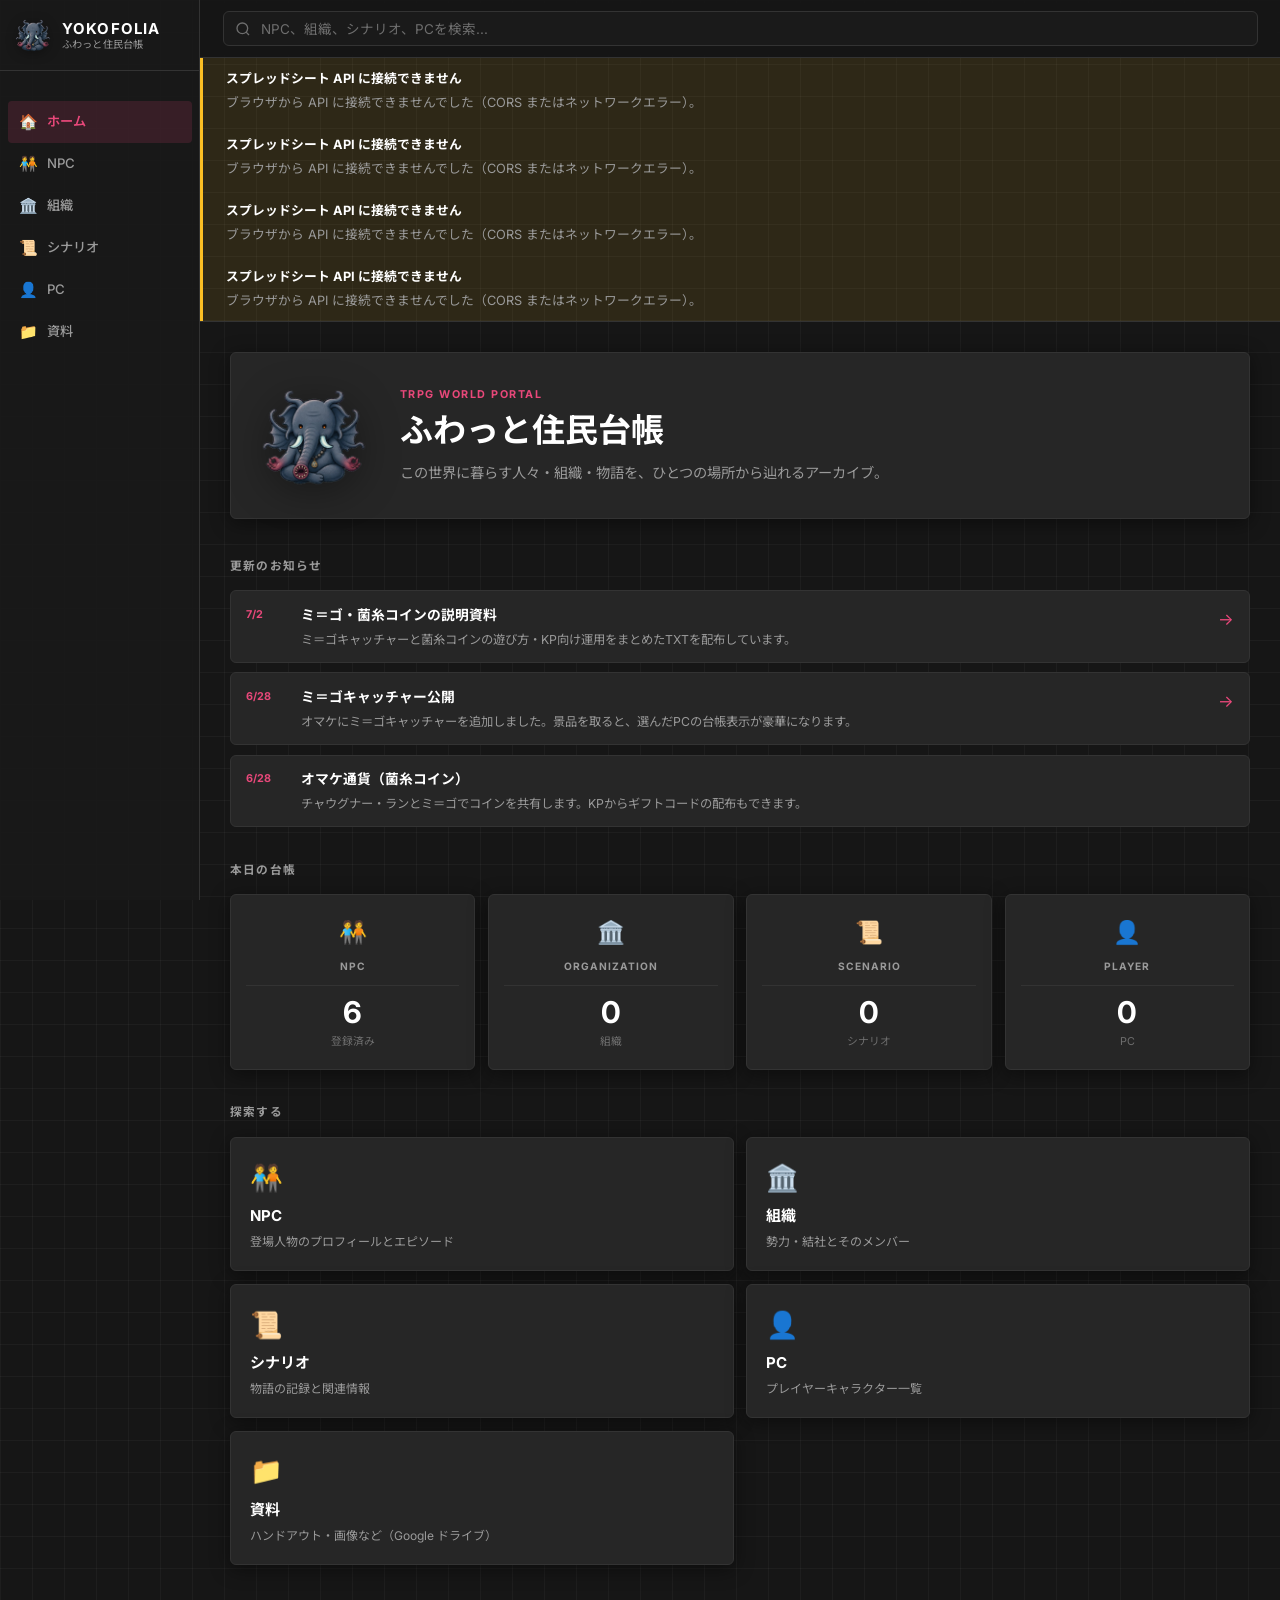
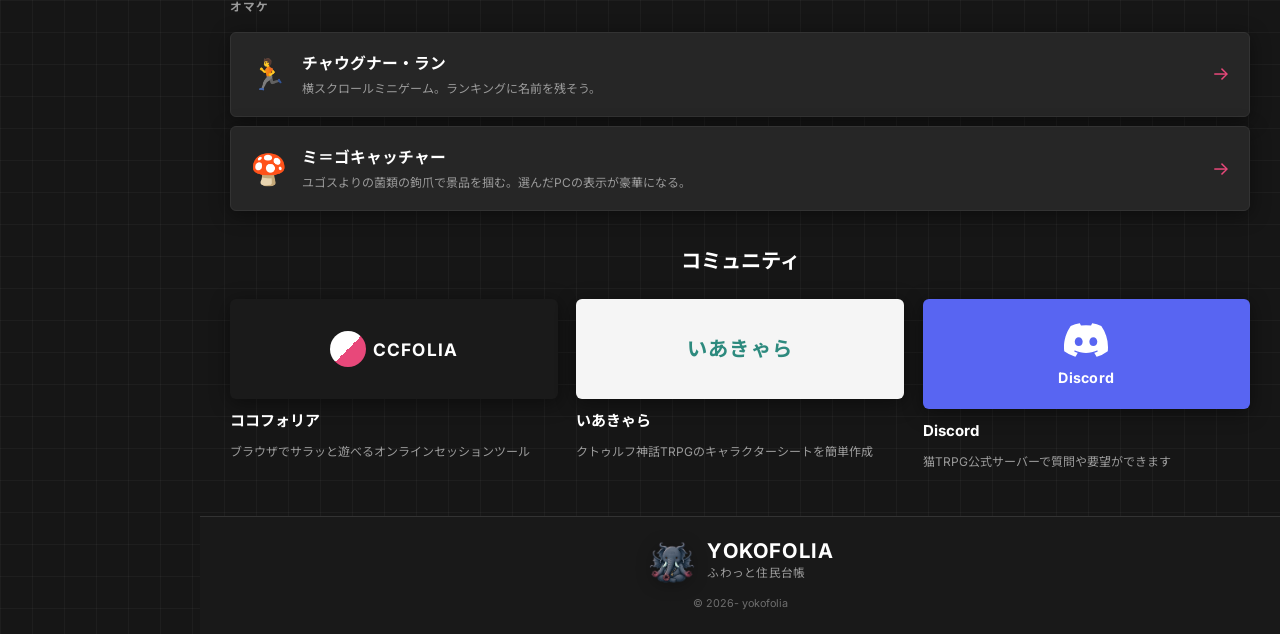
==== index.html @ 53e6cf9a "Apply ornate frame only around PC portrait, not full comp card. Co-authored-by: Cursor <cursoragent@" ====
<!DOCTYPE html>
<html lang="ja">
<head>
  <meta charset="UTF-8">
  <meta name="viewport" content="width=device-width, initial-scale=1.0">
  <meta name="theme-color" content="#161616">
  <meta name="apple-mobile-web-app-title" content="YOKOFOLIA">
  <title>YOKOFOLIA ふわっと住民台帳</title>
  <link rel="icon" href="icons/icon-192.png" type="image/png" sizes="192x192">
  <link rel="apple-touch-icon" href="icons/apple-touch-icon.png">
  <link rel="manifest" href="site.webmanifest">
  <link rel="stylesheet" href="style.css?v=20260708i">
  <link rel="preconnect" href="https://fonts.googleapis.com">
  <link rel="preconnect" href="https://fonts.gstatic.com" crossorigin>
  <link href="https://fonts.googleapis.com/css2?family=Noto+Sans+JP:wght@400;500;600;700&family=Inter:wght@400;500;600;700&display=swap" rel="stylesheet">
</head>
<body>
  <div class="app">
    <nav class="sidebar" id="sidebar">
      <div class="sidebar-brand">
        <a href="#home" class="site-brand site-brand--sidebar">
          <img src="images/yokofolia-mascot.png" alt="" class="site-brand-mascot" width="40" height="40" decoding="async">
          <span class="site-brand-text">
            <span class="site-brand-name">YOKOFOLIA</span>
            <span class="site-brand-tagline">ふわっと住民台帳</span>
          </span>
        </a>
      </div>
      <div class="sidebar-header">
        <button class="sidebar-close" id="sidebarClose" aria-label="メニューを閉じる">
          <svg viewBox="0 0 24 24" fill="none" stroke="currentColor" stroke-width="2">
            <path d="M18 6L6 18M6 6l12 12"/>
          </svg>
        </button>
      </div>
      <ul class="nav-menu" id="navMenu">
        <li><a href="#home" class="nav-link" data-section="home"><span class="nav-icon">🏠</span>ホーム</a></li>
        <li><a href="#npcs" class="nav-link" data-section="npcs"><span class="nav-icon">🧑‍🤝‍🧑</span>NPC</a></li>
        <li><a href="#organizations" class="nav-link" data-section="organizations"><span class="nav-icon">🏛️</span>組織</a></li>
        <li><a href="#scenarios" class="nav-link" data-section="scenarios"><span class="nav-icon">📜</span>シナリオ</a></li>
        <li><a href="#pcs" class="nav-link" data-section="pcs"><span class="nav-icon">👤</span>PC</a></li>
        <li><a href="#files" class="nav-link" data-section="files"><span class="nav-icon">📁</span>資料</a></li>
      </ul>
    </nav>

    <div class="main-wrapper">
      <header class="header header--compact">
        <button class="menu-toggle" id="menuToggle" aria-label="メニューを開く">
          <svg viewBox="0 0 24 24" fill="none" stroke="currentColor" stroke-width="2">
            <path d="M3 12h18M3 6h18M3 18h18"/>
          </svg>
        </button>
        <div class="search-global">
          <svg class="search-icon" viewBox="0 0 24 24" fill="none" stroke="currentColor" stroke-width="2">
            <circle cx="11" cy="11" r="8"/>
            <path d="M21 21l-4.35-4.35"/>
          </svg>
          <input type="search" id="globalSearch" placeholder="NPC、組織、シナリオ、PCを検索..." aria-label="全体検索">
        </div>
      </header>

      <main class="content-area" id="contentArea">
        <div class="portal-loading" role="status" aria-live="polite">
          <img src="images/yokofolia-mascot.png" alt="" class="portal-loading-mascot" width="96" height="96" decoding="async">
          <p class="portal-loading-brand">YOKOFOLIA</p>
          <p class="portal-loading-message" id="loadingMessage">住民台帳を開いています…</p>
          <div class="portal-loading-bar" aria-hidden="true"><span></span></div>
        </div>
      </main>

      <footer class="footer">
        <div class="footer-brand">
          <img src="images/yokofolia-mascot.png" alt="" class="footer-mascot" width="52" height="52" decoding="async">
          <div class="footer-brand-text">
            <span class="footer-name">YOKOFOLIA</span>
            <span class="footer-tagline">ふわっと住民台帳</span>
          </div>
        </div>
        <p class="footer-copy">© 2026- yokofolia</p>
      </footer>
    </div>
  </div>

  <div class="overlay" id="overlay"></div>
  <script src="js/config.js"></script>
  <script src="js/data/errors.js"></script>
  <script src="js/data/normalize.js?v=20260708g"></script>
  <script src="js/data/json-provider.js"></script>
  <script src="js/data/apps-script-provider.js?v=20260624e"></script>
  <script src="js/data/provider.js?v=20260624"></script>
  <script src="js/image-utils.js?v=20260628a"></script>
  <script src="js/links.js?v=20260702"></script>
  <script src="js/migo-cosmetics.js?v=20260708"></script>
  <script src="script.js?v=20260708i"></script>
</body>
</html>
---- style.css ----
/* ========================================
   YOKOFOLIA ふわっと住民台帳 — Cocofolia-inspired
   ======================================== */

:root {
  --bg-base: #161616;
  --bg-sidebar: #1a1a1a;
  --bg-panel: #1e1e1e;
  --bg-card: #262626;
  --bg-card-hover: #2e2e2e;
  --bg-input: #1a1a1a;
  --bg-active: rgba(232, 72, 122, 0.12);

  --border: #333333;
  --border-light: #404040;

  --text-primary: #ffffff;
  --text-secondary: #9a9a9a;
  --text-muted: #6e6e6e;

  --accent: #e8487a;
  --accent-dim: rgba(232, 72, 122, 0.15);
  --accent-hover: #f06a96;
  --accent-border: rgba(232, 72, 122, 0.4);
  --accent-warm: #9a9a9a;
  --accent-warm-dim: rgba(255, 255, 255, 0.04);

  --shadow-card: 0 4px 20px rgba(0, 0, 0, 0.45);
  --shadow-sm: 0 2px 10px rgba(0, 0, 0, 0.35);
  --grid-line: rgba(255, 255, 255, 0.035);
  --grid-size: 32px;

  --status-alive: #34d399;
  --status-alive-bg: rgba(52, 211, 153, 0.12);
  --status-dead: #f87171;
  --status-dead-bg: rgba(248, 113, 113, 0.12);
  --status-missing: #fbbf24;
  --status-missing-bg: rgba(251, 191, 36, 0.12);
  --status-unknown: #9ca3af;
  --status-unknown-bg: rgba(156, 163, 175, 0.12);

  --radius-sm: 4px;
  --radius-md: 6px;
  --radius-lg: 8px;

  --sidebar-width: 200px;
  --list-width: 280px;

  --font-sans: 'Inter', 'Noto Sans JP', system-ui, sans-serif;
}

*, *::before, *::after {
  box-sizing: border-box;
  margin: 0;
  padding: 0;
}

html {
  font-size: 15px;
  scroll-behavior: smooth;
}

body {
  font-family: var(--font-sans);
  background-color: var(--bg-base);
  background-image:
    linear-gradient(var(--grid-line) 1px, transparent 1px),
    linear-gradient(90deg, var(--grid-line) 1px, transparent 1px);
  background-size: var(--grid-size) var(--grid-size);
  color: var(--text-primary);
  line-height: 1.6;
  min-height: 100vh;
}

a {
  color: var(--accent);
  text-decoration: none;
}

a:hover {
  color: var(--accent-hover);
  text-decoration: underline;
}

button {
  font-family: inherit;
  cursor: pointer;
  border: none;
  background: none;
  color: inherit;
}

input {
  font-family: inherit;
  font-size: 0.9rem;
}

/* ---- Layout ---- */

.app {
  display: flex;
  min-height: 100vh;
}

.sidebar {
  width: var(--sidebar-width);
  background: rgba(26, 26, 26, 0.96);
  border-right: 1px solid var(--border);
  display: flex;
  flex-direction: column;
  position: fixed;
  top: 0;
  left: 0;
  height: 100vh;
  z-index: 200;
  transition: transform 0.3s ease;
}

.sidebar-header {
  padding: 0.75rem;
  display: flex;
  justify-content: flex-end;
}

.sidebar-brand {
  padding: 1rem 0.85rem 0.5rem;
  border-bottom: 1px solid var(--border);
}

.sidebar-brand .site-brand {
  width: 100%;
}

.sidebar-close {
  display: none;
  padding: 0.25rem;
  color: var(--text-secondary);
}

.sidebar-close svg {
  width: 20px;
  height: 20px;
}

.nav-menu {
  list-style: none;
  padding: 0.5rem;
  flex: 1;
}

.nav-link {
  display: flex;
  align-items: center;
  gap: 0.6rem;
  padding: 0.6rem 0.75rem;
  border-radius: var(--radius-sm);
  color: var(--text-secondary);
  font-size: 0.88rem;
  font-weight: 500;
  text-decoration: none;
  transition: background 0.15s, color 0.15s;
}

.nav-link:hover {
  background: var(--bg-card);
  color: var(--text-primary);
  text-decoration: none;
}

.nav-link.active {
  background: var(--accent-dim);
  color: var(--accent);
  font-weight: 600;
}

.nav-icon {
  font-size: 1rem;
  width: 1.25rem;
  text-align: center;
}

.main-wrapper {
  flex: 1;
  margin-left: var(--sidebar-width);
  display: flex;
  flex-direction: column;
  min-height: 100vh;
}

/* ---- Header ---- */

.header {
  display: flex;
  align-items: center;
  gap: 1rem;
  padding: 0.75rem 1.5rem;
  background: rgba(22, 22, 22, 0.92);
  backdrop-filter: blur(8px);
  border-bottom: 1px solid var(--border);
  position: sticky;
  top: 0;
  z-index: 100;
}

.menu-toggle {
  display: none;
  padding: 0.4rem;
  color: var(--text-secondary);
}

.menu-toggle svg {
  width: 22px;
  height: 22px;
}

.site-title {
  font-size: 1rem;
  font-weight: 700;
  color: var(--text-primary);
  white-space: nowrap;
  text-decoration: none;
}

.site-brand {
  display: inline-flex;
  align-items: center;
  gap: 0.6rem;
  text-decoration: none;
  color: inherit;
  min-width: 0;
}

.site-brand:hover {
  text-decoration: none;
  color: inherit;
}

.site-brand-mascot {
  width: 36px;
  height: 36px;
  object-fit: contain;
  flex-shrink: 0;
  filter: drop-shadow(0 2px 6px rgba(0, 0, 0, 0.35));
}

.site-brand--sidebar .site-brand-mascot {
  width: 40px;
  height: 40px;
}

.site-brand-text {
  display: flex;
  flex-direction: column;
  gap: 0.05rem;
  min-width: 0;
}

.site-brand-name {
  font-family: 'Inter', 'Noto Sans JP', sans-serif;
  font-size: 1rem;
  font-weight: 700;
  letter-spacing: 0.08em;
  line-height: 1.15;
  color: var(--text-primary);
  text-transform: uppercase;
}

.site-brand-tagline {
  font-size: 0.68rem;
  font-weight: 400;
  color: var(--text-secondary);
  letter-spacing: 0.02em;
  line-height: 1.2;
  white-space: nowrap;
  overflow: hidden;
  text-overflow: ellipsis;
}

.site-brand:hover .site-brand-name {
  color: var(--accent);
}

.site-title:hover {
  color: var(--accent);
  text-decoration: none;
}

.search-global {
  flex: 1;
  max-width: 480px;
  margin-left: auto;
  position: relative;
}

.search-global .search-icon {
  position: absolute;
  left: 0.85rem;
  top: 50%;
  transform: translateY(-50%);
  width: 16px;
  height: 16px;
  color: var(--text-muted);
  pointer-events: none;
}

.search-global input {
  width: 100%;
  padding: 0.55rem 1rem 0.55rem 2.5rem;
  background: var(--bg-input);
  border: 1px solid var(--border);
  border-radius: var(--radius-md);
  color: var(--text-primary);
  transition: border-color 0.15s;
}

.search-global input:focus {
  outline: none;
  border-color: var(--accent);
}

.search-global input::placeholder {
  color: var(--text-muted);
}

.header--compact .search-global {
  flex: 1;
  max-width: none;
  margin-left: 0;
}

/* ---- Content Area ---- */

.content-area {
  display: flex;
  flex: 1;
  overflow: hidden;
  min-height: calc(100vh - 57px - 40px);
}

.entity-layout {
  display: flex;
  flex: 1;
  min-width: 0;
  min-height: 0;
  overflow: hidden;
  width: 100%;
}

.mobile-detail-back {
  display: none;
}

.loading,
.error-panel {
  padding: 2rem;
  color: var(--text-secondary);
  width: 100%;
}

/* ---- Portal Loading ---- */

.portal-loading {
  display: flex;
  flex-direction: column;
  align-items: center;
  justify-content: center;
  width: 100%;
  min-height: calc(100vh - 57px - 80px);
  padding: 3rem 1.5rem;
  text-align: center;
  gap: 0.75rem;
}

.portal-loading-mascot {
  width: 96px;
  height: 96px;
  object-fit: contain;
  animation: mascotFloat 2.4s ease-in-out infinite;
  filter: drop-shadow(0 8px 24px rgba(232, 72, 122, 0.25));
}

.portal-loading-brand {
  font-size: 1.1rem;
  font-weight: 700;
  letter-spacing: 0.12em;
  color: var(--text-primary);
  margin-top: 0.25rem;
}

.portal-loading-message {
  font-size: 0.9rem;
  color: var(--text-secondary);
  min-height: 1.4em;
  animation: loadingFade 2.2s ease-in-out infinite;
}

.portal-loading-bar {
  width: 160px;
  height: 3px;
  background: var(--border);
  border-radius: 99px;
  overflow: hidden;
  margin-top: 0.5rem;
}

.portal-loading-bar span {
  display: block;
  height: 100%;
  width: 40%;
  background: var(--accent);
  border-radius: 99px;
  animation: loadingBar 1.4s ease-in-out infinite;
}

@keyframes mascotFloat {
  0%, 100% { transform: translateY(0); }
  50% { transform: translateY(-10px); }
}

@keyframes loadingFade {
  0%, 100% { opacity: 0.65; }
  50% { opacity: 1; }
}

@keyframes loadingBar {
  0% { transform: translateX(-100%); }
  100% { transform: translateX(350%); }
}

/* ---- Portal Home ---- */

.portal-page {
  flex: 1;
  overflow-y: auto;
  width: 100%;
  padding: 2rem 2rem 3rem;
  max-width: 1080px;
  margin: 0 auto;
}

.portal-hero {
  display: flex;
  align-items: center;
  gap: 1.75rem;
  margin-bottom: 2.5rem;
  padding: 1.5rem;
  background: var(--bg-card);
  border: 1px solid var(--border);
  border-radius: var(--radius-md);
  box-shadow: var(--shadow-card);
}

.portal-hero-mascot {
  width: 120px;
  height: 120px;
  object-fit: contain;
  flex-shrink: 0;
  filter: drop-shadow(0 6px 20px rgba(0, 0, 0, 0.4));
}

.portal-hero-kicker {
  font-size: 0.72rem;
  font-weight: 700;
  letter-spacing: 0.14em;
  color: var(--accent);
  margin-bottom: 0.5rem;
}

.portal-hero-title {
  font-size: clamp(1.6rem, 4vw, 2.2rem);
  font-weight: 700;
  line-height: 1.25;
  margin-bottom: 0.65rem;
}

.portal-hero-lead {
  font-size: 0.95rem;
  color: var(--text-secondary);
  line-height: 1.7;
  max-width: 36em;
}

.portal-section {
  margin-bottom: 2.25rem;
}

.portal-section-head {
  display: flex;
  align-items: baseline;
  justify-content: space-between;
  gap: 1rem;
  margin-bottom: 1rem;
}

.portal-section-label {
  font-size: 0.78rem;
  font-weight: 700;
  letter-spacing: 0.1em;
  text-transform: uppercase;
  color: var(--text-secondary);
  margin-bottom: 1rem;
}

.portal-section-head .portal-section-label {
  margin-bottom: 0;
}

.portal-section-link {
  font-size: 0.82rem;
  font-weight: 600;
  color: var(--accent);
  text-decoration: none;
}

.portal-section-link:hover {
  color: var(--accent-hover);
  text-decoration: none;
}

.portal-stats {
  display: grid;
  grid-template-columns: repeat(4, 1fr);
  gap: 0.85rem;
}

.stat-card {
  display: flex;
  flex-direction: column;
  align-items: center;
  text-align: center;
  padding: 1.25rem 1rem;
  background: var(--bg-card);
  border: 1px solid var(--border);
  border-radius: var(--radius-md);
  box-shadow: var(--shadow-card);
  text-decoration: none;
  color: inherit;
  transition: transform 0.15s, border-color 0.15s;
}

.stat-card:hover {
  transform: translateY(-2px);
  border-color: var(--accent-border);
  text-decoration: none;
  color: inherit;
}

.stat-card-icon {
  font-size: 1.5rem;
  margin-bottom: 0.5rem;
}

.stat-card-label {
  font-size: 0.68rem;
  font-weight: 700;
  letter-spacing: 0.1em;
  color: var(--text-secondary);
}

.stat-card-divider {
  display: block;
  width: 100%;
  height: 1px;
  background: var(--border);
  margin: 0.75rem 0;
}

.stat-card-value {
  font-size: 2rem;
  font-weight: 700;
  line-height: 1;
  color: var(--text-primary);
}

.stat-card-sub {
  font-size: 0.72rem;
  color: var(--text-muted);
  margin-top: 0.35rem;
}

.portal-featured {
  display: grid;
  grid-template-columns: repeat(auto-fill, minmax(220px, 1fr));
  gap: 0.75rem;
}

.portal-featured-card {
  display: flex;
  align-items: center;
  gap: 0.75rem;
  padding: 0.85rem 1rem;
  background: var(--bg-card);
  border: 1px solid var(--border);
  border-radius: var(--radius-md);
  box-shadow: var(--shadow-sm);
  text-decoration: none;
  color: inherit;
  transition: border-color 0.15s, transform 0.15s;
}

.portal-featured-card:hover {
  border-color: var(--accent-border);
  transform: translateY(-1px);
  text-decoration: none;
  color: inherit;
}

.portal-featured-body {
  flex: 1;
  min-width: 0;
}

.portal-featured-name {
  display: block;
  font-size: 0.88rem;
  font-weight: 700;
  white-space: nowrap;
  overflow: hidden;
  text-overflow: ellipsis;
}

.portal-featured-sub {
  display: block;
  font-size: 0.72rem;
  color: var(--text-muted);
  white-space: nowrap;
  overflow: hidden;
  text-overflow: ellipsis;
}

.portal-explore {
  display: grid;
  grid-template-columns: repeat(2, 1fr);
  gap: 0.85rem;
}

.portal-explore-card {
  display: flex;
  flex-direction: column;
  gap: 0.35rem;
  padding: 1.25rem;
  background: var(--bg-card);
  border: 1px solid var(--border);
  border-radius: var(--radius-md);
  box-shadow: var(--shadow-card);
  text-decoration: none;
  color: inherit;
  transition: border-color 0.15s, transform 0.15s;
}

.portal-explore-card:hover {
  border-color: var(--accent-border);
  transform: translateY(-2px);
  text-decoration: none;
  color: inherit;
}

.portal-explore-icon {
  font-size: 1.75rem;
}

.portal-explore-name {
  font-size: 1rem;
  font-weight: 700;
}

.portal-explore-desc {
  font-size: 0.8rem;
  color: var(--text-secondary);
  line-height: 1.5;
}

.portal-minigame-list {
  display: flex;
  flex-direction: column;
  gap: 0.65rem;
}

.portal-minigame-card {
  display: flex;
  align-items: center;
  gap: 1rem;
  padding: 1.15rem 1.25rem;
  background: var(--bg-card);
  border: 1px solid var(--border);
  border-radius: var(--radius-md);
  box-shadow: var(--shadow-card);
  text-decoration: none;
  color: inherit;
  transition: border-color 0.15s, transform 0.15s;
}

.portal-minigame-card:hover {
  border-color: var(--accent-border);
  transform: translateY(-2px);
  text-decoration: none;
  color: inherit;
}

.portal-minigame-icon {
  font-size: 2rem;
  flex-shrink: 0;
}

.portal-minigame-body {
  flex: 1;
  min-width: 0;
}

.portal-minigame-name {
  display: block;
  font-size: 1.05rem;
  font-weight: 700;
}

.portal-minigame-desc {
  display: block;
  font-size: 0.8rem;
  color: var(--text-secondary);
  margin-top: 0.2rem;
}

.portal-minigame-go {
  font-size: 1.25rem;
  color: var(--accent);
  flex-shrink: 0;
}

.portal-news-list {
  list-style: none;
  display: flex;
  flex-direction: column;
  gap: 0.65rem;
}

.portal-news-item {
  display: flex;
  align-items: flex-start;
  gap: 0.85rem;
  padding: 0.85rem 1rem;
  border-radius: var(--radius-md);
  border: 1px solid var(--border);
  background: var(--bg-card);
  text-decoration: none;
  color: inherit;
  transition: border-color 0.15s, box-shadow 0.15s, transform 0.15s;
}

.portal-news-item:hover {
  border-color: var(--accent-border);
  box-shadow: var(--shadow-sm);
  transform: translateY(-1px);
  text-decoration: none;
  color: inherit;
}

.portal-news-item--static {
  cursor: default;
}

.portal-news-item--static:hover {
  transform: none;
  box-shadow: none;
}

.portal-news-date {
  flex-shrink: 0;
  font-size: 0.72rem;
  font-weight: 700;
  color: var(--accent);
  min-width: 2.8rem;
  padding-top: 0.1rem;
}

.portal-news-body {
  flex: 1;
  min-width: 0;
  display: flex;
  flex-direction: column;
  gap: 0.25rem;
}

.portal-news-title {
  font-size: 0.92rem;
  font-weight: 700;
  color: var(--text-primary);
}

.portal-news-text {
  font-size: 0.82rem;
  line-height: 1.55;
  color: var(--text-secondary);
}

.portal-news-go {
  flex-shrink: 0;
  font-size: 1.1rem;
  color: var(--accent);
  padding-top: 0.1rem;
}

.portal-external-note {
  font-size: 0.72rem;
  color: var(--text-muted);
  margin-top: 0.25rem;
}

/* ---- Community (Cocofolia-style) ---- */

.portal-section--community {
  margin-bottom: 0;
}

.portal-community-title {
  font-size: 1.35rem;
  font-weight: 700;
  text-align: center;
  margin-bottom: 1.5rem;
  color: var(--text-primary);
}

.community-grid {
  display: grid;
  grid-template-columns: repeat(3, 1fr);
  gap: 1.25rem;
}

.community-card {
  display: flex;
  flex-direction: column;
  gap: 0.65rem;
  text-decoration: none;
  color: inherit;
  transition: transform 0.15s;
}

.community-card:hover {
  transform: translateY(-3px);
  text-decoration: none;
  color: inherit;
}

.community-card--disabled {
  opacity: 0.45;
  pointer-events: none;
}

.community-logo {
  display: flex;
  align-items: center;
  justify-content: center;
  gap: 0.5rem;
  min-height: 100px;
  padding: 1.25rem 1rem;
  border-radius: var(--radius-md);
  box-shadow: var(--shadow-card);
  overflow: hidden;
}

.community-logo--cocofolia {
  background: #1a1a1a;
  color: #fff;
}

.community-logo-mark--cocofolia {
  width: 36px;
  height: 36px;
  border-radius: 50%;
  background: linear-gradient(135deg, #fff 50%, #e8487a 50%);
  flex-shrink: 0;
}

.community-logo-word {
  font-size: 1.15rem;
  font-weight: 700;
  letter-spacing: 0.06em;
}

.community-logo-word--iachara {
  font-size: 1.35rem;
  font-weight: 700;
  color: #2d8a7e;
}

.community-logo--iachara {
  background: #f5f5f5;
}

.community-logo--discord {
  background: #5865f2;
  color: #fff;
  flex-direction: column;
  gap: 0.35rem;
}

.community-logo-svg {
  width: 44px;
  height: 44px;
}

.community-logo-word--discord {
  font-size: 0.95rem;
  font-weight: 700;
  letter-spacing: 0.02em;
}

.community-name {
  font-size: 1rem;
  font-weight: 700;
  margin: 0;
}

.community-desc {
  font-size: 0.8rem;
  color: var(--text-secondary);
  line-height: 1.55;
  margin: 0;
}

.error-panel h2 {
  color: var(--status-dead);
  margin-bottom: 0.75rem;
  font-size: 1.15rem;
}

.error-message {
  font-size: 0.95rem;
  color: var(--text-primary);
  margin-bottom: 1rem;
  line-height: 1.6;
}

.error-hint {
  font-size: 0.85rem;
  color: var(--text-muted);
  margin-top: 1rem;
  line-height: 1.6;
}

.error-details {
  margin: 1rem 0;
  padding: 1rem;
  background: var(--bg-panel);
  border: 1px solid var(--border);
  border-radius: var(--radius-md);
}

.error-details h3 {
  font-size: 0.85rem;
  color: var(--text-muted);
  margin-bottom: 0.35rem;
}

.error-pre {
  margin-top: 1rem;
  padding: 1rem;
  background: var(--bg-panel);
  border-radius: var(--radius-sm);
  font-size: 0.8rem;
  overflow-x: auto;
}

/* ---- Notice Banner ---- */

.notice-banner {
  border-bottom: 1px solid var(--border);
}

.notice-item {
  padding: 0.75rem 1.5rem;
  font-size: 0.85rem;
}

.notice-warning {
  background: rgba(251, 191, 36, 0.1);
  border-left: 3px solid var(--status-missing);
}

.notice-error {
  background: rgba(248, 113, 113, 0.1);
  border-left: 3px solid var(--status-dead);
}

.notice-title {
  font-weight: 700;
  color: var(--text-primary);
  margin-bottom: 0.25rem;
}

.notice-message {
  color: var(--text-secondary);
  line-height: 1.5;
}

.notice-fallback {
  margin-top: 0.35rem;
  color: var(--text-muted);
  font-size: 0.8rem;
}

.notice-source {
  margin-top: 0.35rem;
  font-size: 0.75rem;
  color: var(--text-muted);
}

.notice-details {
  margin-top: 0.5rem;
}

.notice-details summary {
  cursor: pointer;
  color: var(--accent);
  font-size: 0.8rem;
}

.notice-details pre {
  margin-top: 0.35rem;
  padding: 0.5rem;
  background: var(--bg-panel);
  border-radius: var(--radius-sm);
  font-size: 0.75rem;
  overflow-x: auto;
}

/* ---- List Panel ---- */

.list-panel {
  width: var(--list-width);
  min-width: var(--list-width);
  background: var(--bg-panel);
  border-right: 1px solid var(--border);
  display: flex;
  flex-direction: column;
  height: calc(100vh - 57px - 40px);
  position: sticky;
  top: 57px;
}

.panel-header {
  padding: 1rem 1rem 0.5rem;
  display: flex;
  align-items: baseline;
  justify-content: space-between;
}

.panel-title {
  font-size: 0.78rem;
  font-weight: 700;
  letter-spacing: 0.1em;
  text-transform: uppercase;
  color: var(--text-secondary);
}

.panel-count {
  font-size: 0.75rem;
  color: var(--text-muted);
}

.entity-list {
  list-style: none;
  flex: 1;
  overflow-y: auto;
  overflow-x: hidden;
  padding: 0.2rem 0.35rem 1rem;
}

.entity-list::-webkit-scrollbar {
  width: 5px;
}

.entity-list::-webkit-scrollbar-thumb {
  background: var(--border-light);
  border-radius: 3px;
}

.list-item {
  display: flex;
  align-items: center;
  gap: 0.65rem;
  padding: 0.65rem 0.75rem;
  border-radius: var(--radius-md);
  cursor: pointer;
  transition: background 0.15s, box-shadow 0.15s, border-color 0.15s;
  margin-bottom: 0.25rem;
  border: 1px solid transparent;
  background: transparent;
}

.list-item:hover {
  background: var(--bg-card);
  box-shadow: var(--shadow-sm);
}

.list-item.active {
  background: var(--bg-card);
  border-color: var(--accent-border);
  box-shadow: var(--shadow-sm);
}

.list-avatar {
  width: 36px;
  height: 36px;
  border-radius: var(--radius-sm);
  object-fit: cover;
  flex-shrink: 0;
}

.list-icon {
  width: 36px;
  height: 36px;
  display: flex;
  align-items: center;
  justify-content: center;
  font-size: 1.2rem;
  background: var(--bg-card);
  border-radius: var(--radius-sm);
  flex-shrink: 0;
}

.list-item-info {
  flex: 1;
  min-width: 0;
}

.list-item-name {
  font-size: 0.85rem;
  font-weight: 600;
  white-space: nowrap;
  overflow: hidden;
  text-overflow: ellipsis;
}

.list-item-sub {
  font-size: 0.72rem;
  color: var(--text-muted);
  white-space: nowrap;
  overflow: hidden;
  text-overflow: ellipsis;
}

.list-item-badge,
.badge {
  font-size: 0.65rem;
  font-weight: 600;
  padding: 0.15rem 0.45rem;
  border-radius: 99px;
  flex-shrink: 0;
}

.status-alive {
  color: var(--status-alive);
  background: var(--status-alive-bg);
}

.status-dead {
  color: var(--status-dead);
  background: var(--status-dead-bg);
}

.status-missing {
  color: var(--status-missing);
  background: var(--status-missing-bg);
}

.status-unknown {
  color: var(--status-unknown);
  background: var(--status-unknown-bg);
}

/* ---- Detail Panel ---- */

.detail-panel {
  flex: 1;
  overflow-y: auto;
  padding: 1.5rem 2rem;
  max-width: 900px;
}

.detail-panel::-webkit-scrollbar {
  width: 6px;
}

.detail-panel::-webkit-scrollbar-thumb {
  background: var(--border-light);
  border-radius: 3px;
}

.detail-empty {
  display: flex;
  align-items: center;
  justify-content: center;
  height: 100%;
  color: var(--text-muted);
}

.entity-detail {
  animation: fadeIn 0.2s ease;
}

@keyframes fadeIn {
  from { opacity: 0; transform: translateY(4px); }
  to { opacity: 1; transform: translateY(0); }
}

/* ---- Detail Header ---- */

.detail-header {
  display: flex;
  gap: 1.5rem;
  align-items: flex-start;
  padding-bottom: 1.5rem;
  margin-bottom: 1.5rem;
  border-bottom: 1px solid var(--border);
}

.detail-header--compact {
  align-items: center;
}

.detail-header--org {
  align-items: flex-start;
  gap: 1.25rem;
}

.detail-image {
  width: 160px;
  height: 160px;
  border-radius: var(--radius-md);
  object-fit: cover;
  flex-shrink: 0;
  border: 2px solid var(--border-light);
  background: var(--bg-panel);
}

.detail-org-icon {
  flex-shrink: 0;
}

.org-icon-wrap--detail,
.detail-org-icon .org-icon-wrap--detail {
  width: 96px;
  height: 96px;
  display: flex;
  align-items: center;
  justify-content: center;
  background: var(--bg-card);
  border: 1px solid var(--border-light);
  border-radius: var(--radius-md);
  overflow: hidden;
  box-shadow: var(--shadow-card);
}

.org-icon-img--detail {
  width: 100%;
  height: 100%;
  object-fit: cover;
  display: block;
  border: none;
  border-radius: 0;
  background: transparent;
}

.org-icon-wrap--card {
  width: 2.25rem;
  height: 2.25rem;
  display: inline-flex;
  align-items: center;
  justify-content: center;
  vertical-align: middle;
}

.org-icon-img--card {
  width: 100%;
  height: 100%;
  object-fit: cover;
  border-radius: 0.4rem;
  display: block;
}

.org-icon-emoji {
  font-size: 1.65rem;
  line-height: 1;
  display: inline-flex;
  align-items: center;
  justify-content: center;
}

.org-icon-emoji--detail {
  font-size: 2.75rem;
  width: 96px;
  height: 96px;
  background: var(--bg-card);
  border: 1px solid var(--border-light);
  border-radius: var(--radius-md);
}

.org-card-icon {
  font-size: 1.4rem;
  display: block;
  margin-bottom: 0.4rem;
  min-height: 2.25rem;
}

.detail-meta--location {
  margin-top: 0.35rem;
}

.detail-summary {
  margin-top: 0.5rem;
  margin-bottom: 0;
}

.section-count {
  font-size: 0.78rem;
  font-weight: 500;
  color: var(--text-muted);
  margin-left: 0.35rem;
}

.member-list--org {
  max-width: 36rem;
}

.file-detail-icon {
  font-size: 2.5rem;
  line-height: 1;
  display: inline-flex;
  align-items: center;
  justify-content: center;
  width: 3rem;
  height: 3rem;
}

.file-open-actions {
  margin: 0;
}

.pc-register-banner {
  margin: 0 0.75rem 1rem;
  padding: 1rem;
  border: 1px solid var(--border);
  border-radius: var(--radius-md);
  background: rgba(232, 72, 122, 0.06);
}

.pc-register-lead {
  font-size: 0.85rem;
  color: var(--text-muted);
  line-height: 1.55;
  margin-bottom: 0.75rem;
}

.file-open-btn {
  display: inline-flex;
  align-items: center;
  gap: 0.35rem;
  padding: 0.65rem 1.1rem;
  border-radius: var(--radius-sm);
  background: var(--accent);
  border: 1px solid var(--accent);
  color: #fff;
  font-weight: 600;
  font-size: 0.9rem;
  text-decoration: none;
  transition: background 0.15s, border-color 0.15s;
}

.file-open-btn:hover {
  background: var(--accent-hover);
  border-color: var(--accent-hover);
  color: #fff;
}

.pc-detail-actions {
  display: flex;
  flex-wrap: wrap;
  gap: 0.6rem;
  align-items: center;
}

.file-open-btn--secondary {
  background: transparent;
  border-color: var(--border);
  color: var(--text-primary);
}

.file-open-btn--secondary:hover {
  background: var(--bg-card);
  border-color: var(--accent);
  color: var(--accent);
}

.list-empty {
  list-style: none;
  padding: 1rem 0.75rem;
}

.detail-section--compact {
  padding-bottom: 0.5rem;
}

.entity-detail--org .detail-section:last-child {
  margin-bottom: 0;
}

.detail-header-body {
  flex: 1;
  min-width: 0;
}

.detail-title {
  font-size: 1.85rem;
  font-weight: 700;
  letter-spacing: -0.02em;
  line-height: 1.3;
  margin-bottom: 0.25rem;
}

.detail-furigana {
  font-size: 0.85rem;
  color: var(--text-muted);
  margin-bottom: 1rem;
}

.detail-summary,
.detail-meta {
  font-size: 0.9rem;
  color: var(--text-secondary);
  line-height: 1.6;
}

.detail-header--org .detail-title {
  margin-bottom: 0;
}

/* ---- Info Grid ---- */

.info-grid {
  display: grid;
  grid-template-columns: repeat(auto-fill, minmax(200px, 1fr));
  gap: 0.5rem 1.5rem;
}

.info-grid--compact {
  grid-template-columns: 1fr;
  max-width: 640px;
}

.info-row {
  display: flex;
  gap: 0.75rem;
  font-size: 0.85rem;
  padding: 0.35rem 0;
  border-bottom: 1px solid var(--border);
}

.info-row:last-child {
  border-bottom: none;
}

.info-row dt {
  color: var(--text-muted);
  min-width: 5rem;
  flex-shrink: 0;
}

.info-row dd {
  color: var(--text-primary);
  font-weight: 500;
}

.info-links a {
  white-space: nowrap;
}

/* ---- Organization Cards ---- */

.org-card-list {
  flex: 1;
  overflow-y: auto;
  padding: 0 0.75rem 1rem;
  display: flex;
  flex-direction: column;
  gap: 0.5rem;
}

.org-card {
  padding: 0.85rem 1rem;
  background: var(--bg-card);
  border: 1px solid var(--border);
  border-radius: var(--radius-md);
  box-shadow: var(--shadow-card);
  cursor: pointer;
  transition: border-color 0.15s, background 0.15s, transform 0.15s;
}

.org-card:hover {
  background: var(--bg-card-hover);
  border-color: var(--border-light);
  transform: translateY(-1px);
}

.org-card.active {
  background: var(--bg-card-hover);
  border-color: var(--accent-border);
}

.org-card-name {
  font-size: 0.9rem;
  font-weight: 700;
  margin-bottom: 0.35rem;
}

.org-card-summary {
  font-size: 0.78rem;
  color: var(--text-secondary);
  line-height: 1.5;
  display: -webkit-box;
  -webkit-line-clamp: 2;
  -webkit-box-orient: vertical;
  overflow: hidden;
  margin-bottom: 0.4rem;
}

.org-card-meta {
  font-size: 0.72rem;
  color: var(--text-muted);
}

/* ---- Member List ---- */

.member-list {
  list-style: none;
  display: flex;
  flex-direction: column;
  gap: 0.35rem;
}

.member-list--compact .member-row {
  padding: 0.5rem 0.65rem;
}

.member-row {
  display: flex;
  align-items: center;
  gap: 0.65rem;
  padding: 0.65rem 0.75rem;
  background: var(--bg-panel);
  border: 1px solid var(--border);
  border-radius: var(--radius-md);
  cursor: pointer;
  transition: border-color 0.15s, background 0.15s;
}

.member-row:hover {
  background: var(--bg-card);
  border-color: var(--border-light);
}

.member-row .list-avatar {
  width: 36px;
  height: 36px;
}

.member-info {
  flex: 1;
  min-width: 0;
}

.member-row .list-item-badge {
  margin-left: auto;
  flex-shrink: 0;
}

.member-row-icon {
  flex-shrink: 0;
  display: inline-flex;
  align-items: center;
  justify-content: center;
  width: 2.25rem;
  height: 2.25rem;
}

.member-row--static {
  cursor: default;
}

.member-row--static:hover {
  background: var(--bg-panel);
  border-color: var(--border);
}

.member-name {
  display: block;
  font-size: 0.88rem;
  font-weight: 600;
  color: var(--accent);
}

.member-row:hover .member-name {
  text-decoration: underline;
}

.member-sub {
  display: block;
  font-size: 0.72rem;
  color: var(--text-muted);
}

/* ---- Search Results ---- */

.search-results-panel {
  flex: 1;
  overflow-y: auto;
  padding: 1.5rem 2rem;
  max-width: 800px;
}

.search-results-title {
  font-size: 1.25rem;
  font-weight: 700;
  margin-bottom: 0.25rem;
}

.search-results-count {
  font-size: 0.85rem;
  color: var(--text-muted);
  margin-bottom: 1.5rem;
}

.search-section {
  margin-bottom: 1.75rem;
}

.search-results {
  list-style: none;
  display: flex;
  flex-direction: column;
  gap: 0.35rem;
}

.search-result-item {
  display: flex;
  align-items: center;
  gap: 0.75rem;
  padding: 0.65rem 0.85rem;
  background: var(--bg-card);
  border: 1px solid var(--border);
  border-radius: var(--radius-md);
  cursor: pointer;
  transition: border-color 0.15s;
}

.search-result-item:hover {
  border-color: var(--accent);
}

.search-result-item strong {
  display: block;
  font-size: 0.88rem;
  color: var(--accent);
}

.search-result-item span {
  display: block;
  font-size: 0.75rem;
  color: var(--text-muted);
}

.search-result-item .list-avatar,
.search-result-item .list-icon {
  flex-shrink: 0;
}

/* ---- Sections ---- */

.detail-section {
  margin-bottom: 2rem;
}

.section-heading {
  font-size: 1rem;
  font-weight: 700;
  margin-bottom: 0.85rem;
  padding-bottom: 0.4rem;
  border-bottom: 2px solid var(--accent-dim);
  color: var(--text-primary);
}

.prose p {
  font-size: 0.9rem;
  color: var(--text-secondary);
  margin-bottom: 0.75rem;
  line-height: 1.8;
}

.prose p:last-child {
  margin-bottom: 0;
}

.empty-note {
  font-size: 0.85rem;
  color: var(--text-muted);
  font-style: italic;
}

/* ---- Episodes ---- */

.episode-list {
  display: flex;
  flex-direction: column;
  gap: 0.75rem;
}

.episode-item {
  display: flex;
  gap: 0.85rem;
  padding: 0.85rem 1rem;
  background: var(--bg-card);
  border: 1px solid var(--border);
  border-radius: var(--radius-md);
  transition: border-color 0.15s;
}

.episode-item:hover {
  border-color: var(--border-light);
}

.episode-icon {
  width: 36px;
  height: 36px;
  display: flex;
  align-items: center;
  justify-content: center;
  background: var(--bg-panel);
  border-radius: var(--radius-sm);
  font-size: 1.1rem;
  flex-shrink: 0;
}

.episode-body h3 {
  font-size: 0.88rem;
  font-weight: 600;
  margin-bottom: 0.25rem;
}

.episode-body p {
  font-size: 0.82rem;
  color: var(--text-muted);
  line-height: 1.6;
}

/* ---- Links & Related ---- */

.link-list {
  list-style: none;
}

.link-list li {
  padding: 0.4rem 0;
  border-bottom: 1px solid var(--border);
}

.link-list li:last-child {
  border-bottom: none;
}

.contact-name {
  font-size: 0.88rem;
  color: var(--text-secondary);
}

.entity-link {
  display: inline-flex;
  flex-direction: column;
  font-weight: 500;
  font-size: 0.88rem;
}

.link-sub {
  display: block;
  font-size: 0.75rem;
  color: var(--text-muted);
  font-weight: 400;
}

.related-grid {
  display: grid;
  grid-template-columns: repeat(auto-fill, minmax(220px, 1fr));
  gap: 1.25rem;
}

.related-block h3 {
  font-size: 0.78rem;
  font-weight: 600;
  color: var(--text-muted);
  text-transform: uppercase;
  letter-spacing: 0.04em;
  margin-bottom: 0.5rem;
}

.location-item {
  font-size: 0.88rem;
  color: var(--text-secondary);
}

.org-names-text {
  font-size: 0.88rem;
  color: var(--text-secondary);
  line-height: 1.6;
}

/* ---- Footer ---- */

.footer {
  padding: 1.25rem 1.5rem 1.5rem;
  border-top: 1px solid var(--border);
  background: rgba(26, 26, 26, 0.96);
  display: flex;
  flex-direction: column;
  align-items: center;
  gap: 0.45rem;
  text-align: center;
}

.footer-brand {
  display: flex;
  align-items: center;
  gap: 0.65rem;
}

.footer-logo,
.footer-mascot {
  width: 52px;
  height: 52px;
  object-fit: contain;
  flex-shrink: 0;
  filter: drop-shadow(0 2px 8px rgba(0, 0, 0, 0.3));
}

.footer-brand-text {
  display: flex;
  flex-direction: column;
  align-items: flex-start;
  gap: 0.15rem;
}

.footer-name {
  font-family: 'Inter', 'Noto Sans JP', sans-serif;
  font-size: 1.35rem;
  font-weight: 700;
  letter-spacing: 0.06em;
  color: var(--text-primary);
  line-height: 1;
}

.footer-tagline {
  font-size: 0.78rem;
  font-weight: 400;
  color: var(--text-secondary);
  letter-spacing: 0.02em;
}

.footer-copy {
  margin: 0;
  font-size: 0.72rem;
  color: var(--text-muted);
}

.footer-source {
  color: var(--status-missing);
  margin-top: 0.15rem;
}

/* ---- KP Page ---- */

.app--kp .main-wrapper--full {
  margin-left: 0;
  width: 100%;
}

.header-badge {
  font-size: 0.7rem;
  font-weight: 700;
  padding: 0.2rem 0.55rem;
  border-radius: 99px;
  background: var(--accent-dim);
  color: var(--accent);
  margin-left: auto;
}

.kp-main {
  flex: 1;
  overflow-y: auto;
  padding: 2rem 1.5rem;
  max-width: 960px;
  margin: 0 auto;
  width: 100%;
}

.kp-intro-brand {
  display: flex;
  align-items: center;
  gap: 1rem;
}

.kp-intro-mascot {
  width: 64px;
  height: 64px;
  object-fit: contain;
  flex-shrink: 0;
  filter: drop-shadow(0 4px 12px rgba(0, 0, 0, 0.35));
}

.kp-intro {
  margin-bottom: 2rem;
}

.kp-title {
  font-size: 1.5rem;
  font-weight: 700;
  margin-bottom: 0.5rem;
}

.kp-lead {
  color: var(--text-secondary);
  font-size: 0.95rem;
}

.kp-card-grid {
  display: grid;
  grid-template-columns: repeat(auto-fill, minmax(260px, 1fr));
  gap: 1rem;
}

.kp-files-drive {
  margin-top: 2rem;
}

.kp-section-title {
  font-size: 0.78rem;
  font-weight: 600;
  color: var(--text-muted);
  text-transform: uppercase;
  letter-spacing: 0.06em;
  margin-bottom: 0.75rem;
}

.kp-card--drive {
  max-width: 40rem;
}

.kp-migo-form {
  display: grid;
  grid-template-columns: repeat(auto-fit, minmax(8rem, 1fr));
  gap: 0.65rem 0.85rem;
  margin: 0.85rem 0 0.5rem;
}

.kp-migo-field {
  display: flex;
  flex-direction: column;
  gap: 0.25rem;
  font-size: 0.78rem;
  color: var(--text-muted);
}

.kp-migo-field--wide {
  grid-column: 1 / -1;
}

.kp-migo-field input {
  font: inherit;
  padding: 0.45rem 0.55rem;
  border-radius: 8px;
  border: 1px solid var(--border);
  background: var(--surface);
  color: var(--text);
}

.kp-migo-result {
  font-size: 0.85rem;
  margin: 0.5rem 0 0;
  padding: 0.55rem 0.65rem;
  border-radius: 8px;
  background: rgba(255, 255, 255, 0.04);
}

.kp-migo-result--ok {
  color: #9fd4a8;
}

.kp-migo-result--error {
  color: #e88a8a;
}

.kp-migo-toolbar {
  margin: 0.5rem 0 0.75rem;
}

.kp-migo-players-wrap {
  overflow-x: auto;
  margin-bottom: 1rem;
}

.kp-migo-table {
  width: 100%;
  border-collapse: collapse;
  font-size: 0.82rem;
}

.kp-migo-table th,
.kp-migo-table td {
  padding: 0.45rem 0.55rem;
  border-bottom: 1px solid var(--border);
  text-align: left;
  vertical-align: top;
}

.kp-migo-table th {
  color: var(--text-muted);
  font-weight: 600;
  font-size: 0.72rem;
}

.kp-omake-economy {
  margin-top: 1.5rem;
}

.kp-omake-economy-title {
  margin-bottom: 0.35rem;
}

.kp-omake-economy-lead {
  font-size: 0.88rem;
  color: var(--text-muted);
  margin-bottom: 1rem;
  max-width: 40rem;
  line-height: 1.55;
}

.kp-omake-economy > .kp-card,
.kp-omake-economy > [id^="kpMigo"] .kp-card {
  max-width: 40rem;
  margin-bottom: 1rem;
}

.kp-migo-row[data-player] {
  cursor: pointer;
}

.kp-migo-row[data-player]:hover {
  background: rgba(255, 255, 255, 0.03);
}

.kp-migo-row[data-player]:focus-visible {
  outline: 2px solid var(--accent);
  outline-offset: -2px;
}

.kp-migo-row--orphan td:first-child {
  color: var(--text-muted);
}

.kp-migo-tag {
  display: inline-block;
  margin-left: 0.35rem;
  padding: 0.05rem 0.35rem;
  font-size: 0.62rem;
  border-radius: 4px;
  background: rgba(232, 138, 138, 0.15);
  color: #e88a8a;
}

.kp-migo-subtitle {
  font-size: 0.85rem;
  margin: 0.75rem 0 0.5rem;
  grid-column: 1 / -1;
}

.kp-migo-form--grant,
.kp-migo-form--rename {
  align-items: end;
  padding-top: 0.5rem;
  border-top: 1px solid var(--border);
}

.files-drive-page {
  max-width: 40rem;
  margin: 0 auto;
  padding: 2rem 1.25rem 3rem;
}

.files-drive-hero {
  text-align: center;
  margin-bottom: 2rem;
}

.files-drive-icon {
  font-size: 3rem;
  display: block;
  margin-bottom: 0.75rem;
}

.files-drive-title {
  font-size: 1.5rem;
  font-weight: 700;
  margin-bottom: 0.65rem;
}

.files-drive-lead {
  color: var(--text-secondary);
  line-height: 1.7;
  font-size: 0.95rem;
}

.files-drive-actions {
  text-align: center;
}

.files-drive-note {
  margin-top: 0.85rem;
  font-size: 0.82rem;
  color: var(--text-muted);
}

.kp-card {
  background: var(--bg-card);
  border: 1px solid var(--border);
  border-radius: var(--radius-md);
  box-shadow: var(--shadow-card);
  padding: 1.25rem;
  display: flex;
  flex-direction: column;
  gap: 0.65rem;
  transition: border-color 0.15s, transform 0.15s;
}

.kp-card:hover {
  border-color: var(--border-light);
  transform: translateY(-1px);
}

.kp-card-icon {
  font-size: 1.75rem;
}

.kp-card-name {
  font-size: 1rem;
  font-weight: 700;
}

.kp-card-desc {
  font-size: 0.85rem;
  color: var(--text-secondary);
  line-height: 1.6;
  flex: 1;
}

.kp-card-actions {
  display: flex;
  flex-wrap: wrap;
  gap: 0.5rem;
  margin-top: 0.25rem;
}

.kp-card-btn {
  display: inline-flex;
  align-items: center;
  justify-content: center;
  gap: 0.4rem;
  padding: 0.6rem 1.1rem;
  background: var(--accent);
  border: 1px solid var(--accent);
  border-radius: var(--radius-sm);
  color: #ffffff;
  font-size: 0.85rem;
  font-weight: 700;
  text-decoration: none;
  transition: background 0.15s, border-color 0.15s, opacity 0.15s;
  align-self: flex-start;
  cursor: pointer;
  font-family: inherit;
}

.kp-card-btn--secondary {
  background: transparent;
  border-color: var(--border-light);
  color: var(--text-secondary);
  font-weight: 600;
}

.kp-card-btn--secondary:hover {
  background: var(--bg-card-hover);
  border-color: var(--accent);
  color: var(--accent);
}

.kp-card-btn:hover {
  background: var(--accent-hover);
  border-color: var(--accent-hover);
  text-decoration: none;
  color: #ffffff;
}

.kp-card-btn svg {
  width: 14px;
  height: 14px;
}

.kp-card-btn--disabled {
  opacity: 0.45;
  pointer-events: none;
  cursor: default;
}

/* KP — NPC編集ピッカー */
.kp-modal[hidden] {
  display: none;
}

.kp-modal {
  position: fixed;
  inset: 0;
  z-index: 200;
  display: flex;
  align-items: center;
  justify-content: center;
  padding: 1rem;
}

.kp-modal-backdrop {
  position: absolute;
  inset: 0;
  background: rgba(0, 0, 0, 0.55);
}

.kp-modal-panel {
  position: relative;
  width: min(480px, 100%);
  max-height: min(80vh, 640px);
  background: var(--bg-card);
  border: 1px solid var(--border);
  border-radius: var(--radius-md);
  display: flex;
  flex-direction: column;
  box-shadow: var(--shadow-card);
}

.kp-modal-header {
  display: flex;
  align-items: center;
  justify-content: space-between;
  gap: 1rem;
  padding: 1rem 1.25rem;
  border-bottom: 1px solid var(--border);
}

.kp-modal-title {
  font-size: 1.05rem;
  font-weight: 700;
}

.kp-modal-close {
  display: flex;
  align-items: center;
  justify-content: center;
  width: 2rem;
  height: 2rem;
  border: none;
  border-radius: var(--radius-sm);
  background: transparent;
  color: var(--text-secondary);
  cursor: pointer;
}

.kp-modal-close:hover {
  background: var(--bg-card-hover);
  color: var(--text-primary);
}

.kp-modal-close svg {
  width: 18px;
  height: 18px;
}

.kp-modal-search {
  padding: 0.75rem 1.25rem 0;
}

.kp-modal-search input {
  width: 100%;
  padding: 0.55rem 0.75rem;
  background: var(--bg-input);
  border: 1px solid var(--border);
  border-radius: var(--radius-sm);
  color: var(--text-primary);
  font-size: 0.9rem;
}

.kp-modal-body {
  overflow-y: auto;
  padding: 0.75rem 1.25rem 1.25rem;
}

.kp-modal-status,
.kp-modal-empty,
.kp-modal-error {
  color: var(--text-secondary);
  font-size: 0.9rem;
  line-height: 1.6;
  padding: 1rem 0;
}

.kp-modal-error {
  color: var(--status-dead);
}

.kp-picker-list {
  list-style: none;
  display: flex;
  flex-direction: column;
  gap: 0.35rem;
}

.kp-picker-item {
  width: 100%;
  display: flex;
  align-items: center;
  gap: 0.75rem;
  text-align: left;
  padding: 0.75rem 0.85rem;
  background: var(--bg-card);
  border: 1px solid var(--border);
  border-radius: var(--radius-sm);
  color: var(--text-primary);
  cursor: pointer;
  transition: border-color 0.15s, background 0.15s;
  font-family: inherit;
}

.kp-picker-avatar {
  width: 48px;
  height: 48px;
  border-radius: 8px;
  object-fit: cover;
  flex-shrink: 0;
  background: var(--bg-input);
}

.kp-picker-icon-emoji {
  width: 48px;
  height: 48px;
  border-radius: 8px;
  flex-shrink: 0;
  display: inline-flex;
  align-items: center;
  justify-content: center;
  font-size: 1.65rem;
  line-height: 1;
  background: var(--bg-input);
  border: 1px solid var(--border);
}

.kp-picker-body {
  min-width: 0;
  flex: 1;
}

.kp-picker-item:hover:not(.kp-picker-item--disabled) {
  border-color: var(--accent);
  background: var(--bg-card-hover);
}

.kp-picker-item--disabled {
  opacity: 0.55;
  cursor: not-allowed;
}

.kp-picker-name {
  display: block;
  font-weight: 600;
  font-size: 0.95rem;
}

.kp-picker-sub {
  display: block;
  font-size: 0.78rem;
  color: var(--text-muted);
  margin-top: 0.15rem;
}

.kp-picker-meta {
  display: flex;
  flex-wrap: wrap;
  align-items: center;
  gap: 0.5rem;
  margin-top: 0.35rem;
  font-size: 0.8rem;
  color: var(--text-secondary);
}

.kp-picker-note {
  display: block;
  margin-top: 0.35rem;
  font-size: 0.75rem;
  color: var(--status-missing);
}

.kp-modal-hint {
  margin: 0;
  padding: 0 1.25rem 0.75rem;
  font-size: 0.82rem;
  color: var(--text-secondary);
  line-height: 1.5;
}

.kp-visibility-row {
  cursor: default;
}

.kp-visibility-row--hidden {
  opacity: 0.65;
}

.kp-visibility-row--hidden .kp-picker-name {
  color: var(--text-muted);
}

.kp-visibility-toggle {
  display: flex;
  align-items: center;
  gap: 0.45rem;
  flex-shrink: 0;
  cursor: pointer;
  user-select: none;
}

.kp-visibility-input {
  position: absolute;
  opacity: 0;
  width: 0;
  height: 0;
  pointer-events: none;
}

.kp-visibility-switch {
  position: relative;
  width: 40px;
  height: 22px;
  background: var(--bg-input);
  border: 1px solid var(--border-light);
  border-radius: 99px;
  transition: background 0.15s, border-color 0.15s;
}

.kp-visibility-switch::after {
  content: '';
  position: absolute;
  top: 2px;
  left: 2px;
  width: 16px;
  height: 16px;
  background: var(--text-muted);
  border-radius: 50%;
  transition: transform 0.15s, background 0.15s;
}

.kp-visibility-input:checked + .kp-visibility-switch {
  background: var(--accent-dim);
  border-color: var(--accent);
}

.kp-visibility-input:checked + .kp-visibility-switch::after {
  transform: translateX(18px);
  background: var(--accent);
}

.kp-visibility-input:disabled + .kp-visibility-switch {
  opacity: 0.5;
}

.kp-visibility-toggle-text {
  font-size: 0.78rem;
  color: var(--text-secondary);
}

.kp-visibility-label {
  font-size: 0.75rem;
  color: var(--status-alive);
}

.kp-modal-panel--wide {
  width: min(720px, 96vw);
  max-height: min(88vh, 900px);
}

.kp-modal-body--list {
  max-height: min(56vh, 560px);
  padding-top: 0.25rem;
}

.kp-modal-search--list {
  margin: 0;
  padding: 0;
}

.kp-npc-list-head {
  padding: 0 1.25rem 0.75rem;
  display: flex;
  flex-direction: column;
  gap: 0.75rem;
}

.kp-npc-list-summary {
  display: flex;
  flex-wrap: wrap;
  gap: 0.5rem;
  margin: 0;
  padding: 0;
}

.kp-npc-stat {
  display: inline-flex;
  align-items: center;
  gap: 0.25rem;
  font-size: 0.78rem;
  color: var(--text-muted);
  padding: 0.3rem 0.65rem;
  border-radius: 999px;
  background: var(--bg-card);
  border: 1px solid var(--border);
}

.kp-npc-stat strong {
  color: var(--text-primary);
  font-weight: 700;
}

.kp-npc-stat--on {
  border-color: rgba(74, 222, 128, 0.35);
  color: var(--status-alive);
}

.kp-npc-stat--off {
  border-color: rgba(248, 113, 113, 0.25);
  color: var(--text-muted);
}

.kp-npc-list-filters {
  display: flex;
  flex-wrap: wrap;
  gap: 0.4rem;
}

.kp-npc-list-filter {
  border: 1px solid var(--border);
  background: var(--bg-card);
  color: var(--text-muted);
  font-size: 0.8rem;
  font-weight: 500;
  padding: 0.45rem 0.85rem;
  border-radius: 8px;
  cursor: pointer;
  transition: border-color 0.15s, color 0.15s, background 0.15s;
}

.kp-npc-list-filter:hover {
  border-color: var(--border-light);
  color: var(--text-primary);
}

.kp-npc-list-filter.is-active {
  border-color: var(--accent);
  color: var(--accent);
  background: rgba(232, 72, 122, 0.12);
}

.kp-npc-cards {
  list-style: none;
  display: flex;
  flex-direction: column;
  gap: 0.5rem;
}

.kp-npc-card {
  display: grid;
  grid-template-columns: 52px 1fr auto;
  gap: 0.85rem;
  align-items: center;
  padding: 0.85rem 1rem;
  background: var(--bg-card);
  border: 1px solid var(--border);
  border-radius: var(--radius-sm);
}

.kp-npc-card--hidden {
  opacity: 0.82;
  border-style: dashed;
}

.kp-npc-card .kp-picker-avatar {
  width: 52px;
  height: 52px;
}

.kp-npc-card-main {
  min-width: 0;
}

.kp-npc-card-top {
  display: flex;
  flex-wrap: wrap;
  align-items: center;
  gap: 0.5rem 0.75rem;
}

.kp-npc-card-name {
  margin: 0;
  font-size: 0.95rem;
  font-weight: 700;
  line-height: 1.3;
}

.kp-npc-card-badges {
  display: flex;
  flex-wrap: wrap;
  gap: 0.35rem;
}

.kp-npc-badge {
  display: inline-block;
  font-size: 0.68rem;
  font-weight: 600;
  padding: 0.2rem 0.5rem;
  border-radius: 999px;
  white-space: nowrap;
  line-height: 1.3;
}

.kp-npc-badge--status.status-alive {
  color: var(--status-alive);
  background: var(--status-alive-bg);
}

.kp-npc-badge--status.status-dead {
  color: var(--status-dead);
  background: var(--status-dead-bg);
}

.kp-npc-badge--status.status-missing {
  color: var(--status-missing);
  background: var(--status-missing-bg);
}

.kp-npc-badge--status.status-unknown {
  color: var(--status-unknown);
  background: var(--status-unknown-bg);
}

.kp-npc-badge--pl {
  color: var(--status-alive);
  background: rgba(74, 222, 128, 0.1);
  border: 1px solid rgba(74, 222, 128, 0.25);
}

.kp-npc-badge--pl.is-off {
  color: var(--text-muted);
  background: var(--bg-input);
  border: 1px solid var(--border);
}

.kp-npc-badge--deleted {
  color: #f87171;
  background: rgba(248, 113, 113, 0.12);
  border: 1px solid rgba(248, 113, 113, 0.28);
}

.kp-npc-card--deleted {
  opacity: 0.72;
}

.kp-npc-card--deleted .kp-npc-card-name {
  text-decoration: line-through;
  text-decoration-color: rgba(248, 113, 113, 0.5);
}

.kp-npc-card-btn--danger {
  border-color: rgba(248, 113, 113, 0.45);
  color: #fca5a5;
}

.kp-npc-card-btn--danger:hover {
  background: rgba(248, 113, 113, 0.12);
  border-color: #f87171;
}

.kp-npc-stat--deleted strong {
  color: #f87171;
}

.kp-npc-card-furi {
  margin: 0.15rem 0 0;
  font-size: 0.76rem;
  color: var(--text-muted);
}

.kp-npc-card-job {
  margin: 0.25rem 0 0;
  font-size: 0.82rem;
  color: var(--text-secondary);
}

.kp-npc-card-actions {
  display: flex;
  flex-direction: column;
  align-items: stretch;
  gap: 0.35rem;
  min-width: 88px;
}

.kp-npc-card-btn {
  border: 1px solid var(--border);
  background: var(--bg-input);
  color: var(--text-primary);
  font-size: 0.78rem;
  font-weight: 600;
  padding: 0.45rem 0.65rem;
  border-radius: 8px;
  cursor: pointer;
  text-decoration: none;
  text-align: center;
  white-space: nowrap;
  transition: border-color 0.15s, color 0.15s;
}

.kp-npc-card-btn:hover {
  border-color: var(--accent);
  color: var(--accent);
}

.kp-npc-card-btn--link {
  display: block;
}

.kp-npc-card-note {
  font-size: 0.72rem;
  color: var(--text-muted);
  text-align: center;
  line-height: 1.35;
}

@media (max-width: 560px) {
  .kp-npc-card {
    grid-template-columns: 44px 1fr;
    grid-template-areas:
      "avatar main"
      "actions actions";
  }

  .kp-npc-card .kp-picker-avatar {
    grid-area: avatar;
    width: 44px;
    height: 44px;
  }

  .kp-npc-card-main {
    grid-area: main;
  }

  .kp-npc-card-actions {
    grid-area: actions;
    flex-direction: row;
    min-width: 0;
  }

  .kp-npc-card-btn,
  .kp-npc-card-note {
    flex: 1;
  }
}

.kp-visibility-label--off {
  color: var(--text-muted);
}

@media (max-width: 768px) {
  .kp-main {
    padding: 1.25rem 1rem;
  }

  .kp-card-grid {
    grid-template-columns: 1fr;
  }
}

/* ---- Overlay ---- */

.overlay {
  display: none;
  position: fixed;
  inset: 0;
  background: rgba(0, 0, 0, 0.6);
  z-index: 150;
}

.overlay.active {
  display: block;
}

/* ========================================
   Responsive — PC first, mobile adapted
   ======================================== */

@media (max-width: 1024px) {
  :root {
    --list-width: 240px;
  }

  .detail-panel {
    padding: 1.25rem;
  }
}

@media (max-width: 768px) {
  .sidebar {
    transform: translateX(-100%);
  }

  .sidebar.open {
    transform: translateX(0);
  }

  .sidebar-close {
    display: block;
  }

  .main-wrapper {
    margin-left: 0;
    overflow-x: hidden;
  }

  .menu-toggle {
    display: block;
  }

  .header {
    padding: 0.6rem 1rem;
    flex-wrap: wrap;
  }

  .site-brand-name {
    font-size: 0.85rem;
  }

  .site-brand-tagline {
    font-size: 0.62rem;
  }

  .site-title {
    font-size: 0.9rem;
  }

  .search-global {
    order: 3;
    flex: 1 1 100%;
    max-width: none;
    margin-left: 0;
  }

  .content-area {
    flex-direction: column;
    overflow-y: auto;
    overflow-x: hidden;
    -webkit-overflow-scrolling: touch;
    min-height: 0;
  }

  .entity-layout {
    flex-direction: column;
    overflow: visible;
    min-height: auto;
  }

  .entity-layout:not(.entity-layout--detail) .detail-panel {
    display: none;
  }

  .entity-layout--detail .list-panel {
    display: none;
  }

  .mobile-detail-back {
    display: inline-flex;
    align-items: center;
    gap: 0.35rem;
    margin-bottom: 1rem;
    padding: 0.45rem 0.75rem;
    font-size: 0.82rem;
    font-family: inherit;
    font-weight: 600;
    color: var(--text-secondary);
    background: var(--bg-card);
    border: 1px solid var(--border);
    border-radius: var(--radius-md);
    cursor: pointer;
  }

  .mobile-detail-back:hover {
    color: var(--text-primary);
    border-color: var(--border-light);
  }

  .list-panel {
    width: 100%;
    min-width: 0;
    height: auto;
    max-height: none;
    position: relative;
    top: 0;
    border-right: none;
    border-bottom: none;
    flex: 1;
  }

  .entity-layout--detail .detail-panel {
    flex: 1;
    min-height: 0;
  }

  .detail-panel {
    max-width: none;
    padding: 1rem;
    overflow: visible;
  }

  .detail-header {
    flex-direction: column;
    align-items: center;
    text-align: center;
  }

  .detail-header-body {
    width: 100%;
  }

  .info-grid {
    grid-template-columns: 1fr;
    width: 100%;
  }

  .info-row {
    flex-direction: column;
    gap: 0.15rem;
    text-align: left;
  }

  .info-row dt {
    min-width: 0;
  }

  .info-links a {
    white-space: normal;
  }

  .detail-image {
    width: min(140px, 42vw);
    height: min(140px, 42vw);
    max-width: 100%;
  }

  .detail-title {
    font-size: 1.4rem;
    word-break: break-word;
  }

  .list-item {
    min-width: 0;
  }

  .list-item-info {
    min-width: 0;
  }

  .pc-detail-actions {
    flex-direction: column;
    align-items: stretch;
  }

  .pc-detail-actions .file-open-btn {
    width: 100%;
    text-align: center;
  }

  .related-grid {
    grid-template-columns: 1fr;
  }

  .portal-page {
    padding: 1.25rem 1rem 2rem;
  }

  .portal-hero {
    flex-direction: column;
    text-align: center;
    padding: 1.25rem;
  }

  .portal-stats {
    grid-template-columns: repeat(2, 1fr);
  }

  .portal-explore {
    grid-template-columns: 1fr;
  }

  .portal-external {
    grid-template-columns: 1fr;
  }

  .community-grid {
    grid-template-columns: 1fr;
  }
}

@media (max-width: 480px) {
  .detail-title {
    font-size: 1.25rem;
  }

  .list-item {
    flex-wrap: wrap;
    row-gap: 0.35rem;
  }

  .list-item-badge {
    margin-left: auto;
  }
}

/* ---- ミ＝ゴ PCコスメ（ミ＝ゴキャッチャー景品） ---- */

.pc-cosme-lead {
  margin-bottom: 0.65rem;
}

.pc-cosme-chips {
  list-style: none;
  display: flex;
  flex-wrap: wrap;
  gap: 0.45rem;
}

.pc-cosme-chip {
  display: inline-flex;
  align-items: center;
  gap: 0.35rem;
  padding: 0.35rem 0.6rem;
  border-radius: 999px;
  background: linear-gradient(135deg, rgba(212, 168, 176, 0.16), rgba(120, 80, 140, 0.12));
  border: 1px solid rgba(212, 168, 176, 0.35);
  box-shadow: 0 0 12px rgba(212, 168, 176, 0.08);
  font-size: 0.78rem;
  color: inherit;
  font-family: inherit;
  cursor: pointer;
  transition: border-color 0.2s ease, box-shadow 0.2s ease, transform 0.2s ease;
}

.pc-cosme-chip:hover {
  border-color: rgba(232, 188, 196, 0.55);
  box-shadow: 0 0 16px rgba(212, 168, 176, 0.18);
}

.pc-cosme-chip.is-equipped {
  border-color: rgba(232, 120, 150, 0.72);
  box-shadow: 0 0 18px rgba(180, 60, 90, 0.28), inset 0 0 12px rgba(100, 30, 50, 0.15);
}

.pc-cosme-chip:disabled {
  opacity: 0.65;
  cursor: wait;
}

.cosmetic-equip-bar {
  margin-bottom: 0.75rem;
  padding: 0.65rem 0.7rem;
  border-radius: var(--radius-md);
  background: rgba(0, 0, 0, 0.28);
  border: 1px solid rgba(140, 45, 65, 0.28);
}

.cosmetic-equip-field {
  display: flex;
  flex-direction: column;
  gap: 0.3rem;
}

.cosmetic-equip-label {
  font-size: 0.68rem;
  font-weight: 600;
  color: rgba(220, 185, 198, 0.9);
}

.cosmetic-equip-input {
  width: 100%;
  max-width: 16rem;
  padding: 0.42rem 0.55rem;
  border-radius: 6px;
  border: 1px solid rgba(140, 45, 65, 0.45);
  background: rgba(8, 3, 8, 0.75);
  color: #f5e8ed;
  font: inherit;
}

.cosmetic-equip-input:focus {
  outline: none;
  border-color: rgba(190, 70, 95, 0.65);
  box-shadow: 0 0 0 2px rgba(150, 40, 65, 0.2);
}

.cosmetic-equip-hint {
  margin-top: 0.45rem;
  font-size: 0.68rem;
  line-height: 1.5;
  color: rgba(200, 170, 182, 0.82);
}

.cosmetic-equip-status {
  margin-top: 0.4rem;
  font-size: 0.68rem;
  font-weight: 600;
}

.cosmetic-equip-status--ok {
  color: #9fd4a8;
}

.cosmetic-equip-status--error {
  color: #f0a0a8;
}

.cosmetic-equip-status--info {
  color: rgba(210, 185, 198, 0.88);
}

.cosmetic-equipped-badge {
  display: inline-block;
  margin-left: 0.35rem;
  padding: 0.08rem 0.35rem;
  border-radius: 999px;
  font-size: 0.58rem;
  font-weight: 700;
  letter-spacing: 0.04em;
  color: #ffe8ef;
  background: rgba(150, 35, 60, 0.55);
  border: 1px solid rgba(210, 100, 120, 0.45);
  vertical-align: middle;
}

.pc-cosme-chip-emoji {
  font-size: 1rem;
  line-height: 1;
}

.pc-cosme-chip-label {
  font-weight: 600;
  color: #f0e0e6;
}

.pc-cosme-chip-slot {
  font-size: 0.62rem;
  color: rgba(232, 188, 196, 0.75);
  padding-left: 0.15rem;
}

.pc-cosme-section {
  padding: 1rem 1.1rem;
  border-radius: var(--radius-md);
  border: 1px solid rgba(212, 168, 176, 0.2);
  background: linear-gradient(145deg, rgba(212, 168, 176, 0.06), rgba(18, 16, 24, 0.4));
}

.pc-cosme-title {
  display: inline-block;
  margin-left: 0.45rem;
  padding: 0.15rem 0.55rem;
  font-size: 0.68rem;
  font-weight: 700;
  letter-spacing: 0.06em;
  color: #ffe8ee;
  background: linear-gradient(135deg, rgba(212, 168, 176, 0.35), rgba(140, 90, 120, 0.25));
  border: 1px solid rgba(255, 220, 230, 0.35);
  border-radius: 999px;
  vertical-align: middle;
  box-shadow: 0 0 10px rgba(212, 168, 176, 0.25);
  max-width: 100%;
  overflow-wrap: anywhere;
}

.pc-cosme-title--detail {
  display: inline-block;
  margin: 0.4rem 0 0;
  max-width: 100%;
  font-size: 0.78rem;
}

.list-item.pc-cosme,
.entity-detail.pc-cosme {
  position: relative;
  overflow: visible;
  isolation: isolate;
}

.list-item.pc-cosme {
  margin: 0.4rem 0.15rem;
  padding: 0.7rem 0.8rem;
}

.list-item.pc-cosme .list-item-name {
  white-space: normal;
  overflow: visible;
  text-overflow: unset;
  line-height: 1.35;
  overflow-wrap: anywhere;
}

.entity-detail.pc-cosme {
  padding: 1.1rem 1.15rem 1.25rem;
  margin: -0.25rem -0.35rem 0;
  border-radius: calc(var(--radius-md) + 2px);
}

.list-item.pc-cosme::before,
.list-item.pc-cosme::after,
.entity-detail.pc-cosme::before,
.entity-detail.pc-cosme::after {
  content: '';
  position: absolute;
  pointer-events: none;
  border-radius: inherit;
}

.list-item.pc-cosme::before,
.entity-detail.pc-cosme::before {
  inset: 0;
  z-index: 0;
  opacity: 0;
}

.list-item.pc-cosme::after,
.entity-detail.pc-cosme::after {
  inset: -2px;
  z-index: -1;
  opacity: 0;
  border-radius: calc(var(--radius-md) + 4px);
}

.list-item.pc-cosme > *,
.entity-detail.pc-cosme > * {
  position: relative;
  z-index: 1;
}

.pc-cosme--bg-nebula::before,
.pc-cosme--bg-void::before {
  opacity: 1;
}

.pc-cosme--bg-nebula::before {
  background:
    radial-gradient(ellipse at 15% 25%, rgba(150, 100, 220, 0.38), transparent 58%),
    radial-gradient(ellipse at 85% 75%, rgba(80, 160, 220, 0.28), transparent 52%),
    radial-gradient(circle at 50% 50%, rgba(255, 255, 255, 0.04), transparent 70%);
}

.pc-cosme--bg-void::before {
  background:
    radial-gradient(ellipse at 50% 110%, rgba(0, 0, 0, 0.72), transparent 72%),
    linear-gradient(180deg, transparent, rgba(8, 6, 18, 0.55));
}

.pc-cosme--frame-fungal {
  border-color: rgba(140, 210, 130, 0.55) !important;
  box-shadow:
    inset 0 0 0 2px rgba(140, 210, 130, 0.55),
    0 0 14px rgba(140, 210, 130, 0.22);
}

.pc-cosme--frame-fungal::after {
  opacity: 1;
  box-shadow: 0 0 18px rgba(140, 210, 130, 0.18);
}

.pc-cosme--frame-bone {
  border-color: rgba(235, 220, 190, 0.55) !important;
  box-shadow:
    inset 0 0 0 2px rgba(235, 220, 190, 0.5),
    0 0 12px rgba(235, 220, 190, 0.15);
}

.pc-cosme--frame-bone::after {
  opacity: 1;
  box-shadow: 0 0 14px rgba(235, 220, 190, 0.12);
}

.pc-cosme--frame-ether {
  border-color: rgba(170, 130, 240, 0.6) !important;
  box-shadow:
    inset 0 0 0 2px rgba(170, 130, 240, 0.58),
    0 0 20px rgba(140, 100, 220, 0.28);
}

.pc-cosme--frame-ether::after {
  opacity: 1;
  box-shadow: 0 0 22px rgba(150, 110, 230, 0.22);
  animation: pc-ether-pulse 3.5s ease-in-out infinite;
}

.pc-cosme--frame-migo-wing,
.pc-cosme--complete {
  border-color: rgba(160, 45, 70, 0.65) !important;
  box-shadow:
    inset 0 0 0 2px rgba(140, 35, 60, 0.55),
    0 0 20px rgba(100, 20, 45, 0.28);
}

.pc-cosme--frame-migo-wing::after,
.pc-cosme--complete::after {
  opacity: 1;
  box-shadow:
    0 0 24px rgba(120, 25, 55, 0.22),
    0 0 40px rgba(80, 15, 40, 0.1);
  animation: pc-migo-wing-glow 4s ease-in-out infinite;
}

.pc-cosme--fx-glimpse::before {
  opacity: 1;
  background: radial-gradient(circle at 72% 18%, rgba(255, 245, 210, 0.2), transparent 42%);
  animation: pc-glimpse-pulse 4s ease-in-out infinite;
}

.pc-cosme--frame-coral {
  border-color: rgba(232, 87, 95, 0.7) !important;
  box-shadow:
    inset 0 0 0 2px rgba(232, 87, 95, 0.65),
    0 0 20px rgba(232, 87, 95, 0.28);
}

.pc-cosme--frame-coral::after {
  opacity: 1;
  box-shadow: 0 0 22px rgba(232, 87, 95, 0.22);
}

.pc-cosme--frame-spore {
  border-color: rgba(160, 220, 140, 0.55) !important;
  box-shadow: inset 0 0 0 2px rgba(160, 220, 140, 0.5), 0 0 16px rgba(120, 200, 100, 0.2);
}

.pc-cosme--frame-spore::after { opacity: 1; box-shadow: 0 0 18px rgba(140, 210, 120, 0.15); }

.pc-cosme--frame-rune {
  border-color: rgba(220, 170, 90, 0.6) !important;
  box-shadow: inset 0 0 0 2px rgba(220, 170, 90, 0.55), 0 0 18px rgba(200, 150, 70, 0.22);
}

.pc-cosme--frame-rune::after { opacity: 1; box-shadow: 0 0 20px rgba(210, 160, 80, 0.18); }

.pc-cosme--bg-mycelium::before {
  opacity: 1;
  background:
    radial-gradient(ellipse at 20% 80%, rgba(100, 180, 90, 0.28), transparent 55%),
    radial-gradient(ellipse at 80% 20%, rgba(80, 140, 70, 0.22), transparent 50%);
}

.pc-cosme--bg-plateau::before {
  opacity: 1;
  background: linear-gradient(180deg, rgba(120, 140, 180, 0.15), rgba(60, 80, 120, 0.35));
}

.pc-cosme--bg-star::before {
  opacity: 1;
  background:
    radial-gradient(circle at 30% 40%, rgba(255, 255, 255, 0.12), transparent 40%),
    radial-gradient(circle at 70% 60%, rgba(180, 200, 255, 0.1), transparent 45%),
    linear-gradient(180deg, rgba(10, 12, 30, 0.4), transparent);
}

.pc-cosme--fx-buzz::before {
  opacity: 1;
  background: radial-gradient(circle at 28% 72%, rgba(200, 120, 220, 0.18), transparent 48%);
  animation: pc-glimpse-pulse 2.8s ease-in-out infinite;
}

.pc-cosme--fx-pollen::before {
  opacity: 1;
  background: radial-gradient(circle at 50% 50%, rgba(255, 180, 200, 0.14), transparent 55%);
  animation: pc-glimpse-pulse 3.2s ease-in-out infinite;
}

.pc-cosme--fx-tentacle::before {
  opacity: 1;
  background: radial-gradient(ellipse at 85% 90%, rgba(60, 40, 80, 0.35), transparent 58%);
  animation: pc-glimpse-pulse 4.5s ease-in-out infinite;
}

.entity-detail.pc-cosme--frame-fungal .detail-image,
.list-item.pc-cosme--frame-fungal .list-avatar {
  box-shadow: 0 0 0 2px rgba(140, 210, 130, 0.65), 0 0 16px rgba(140, 210, 130, 0.25);
}

.entity-detail.pc-cosme--frame-bone .detail-image,
.list-item.pc-cosme--frame-bone .list-avatar {
  box-shadow: 0 0 0 2px rgba(235, 220, 190, 0.6), 0 0 12px rgba(235, 220, 190, 0.18);
}

.entity-detail.pc-cosme--frame-ether .detail-image,
.list-item.pc-cosme--frame-ether .list-avatar {
  box-shadow: 0 0 0 2px rgba(170, 130, 240, 0.65), 0 0 18px rgba(140, 100, 220, 0.3);
}

.entity-detail.pc-cosme--frame-migo-wing .detail-image,
.entity-detail.pc-cosme--complete .detail-image,
.list-item.pc-cosme--frame-migo-wing .list-avatar,
.list-item.pc-cosme--complete .list-avatar {
  box-shadow: 0 0 0 2px rgba(160, 45, 70, 0.7), 0 0 20px rgba(120, 25, 55, 0.3);
}

.entity-detail.pc-cosme--frame-coral .detail-image,
.list-item.pc-cosme--frame-coral .list-avatar {
  box-shadow: 0 0 0 2px rgba(232, 87, 95, 0.7), 0 0 18px rgba(232, 87, 95, 0.28);
}

.entity-detail.pc-cosme--frame-spore .detail-image,
.list-item.pc-cosme--frame-spore .list-avatar {
  box-shadow: 0 0 0 2px rgba(160, 220, 140, 0.6), 0 0 14px rgba(120, 200, 100, 0.2);
}

.entity-detail.pc-cosme--frame-rune .detail-image,
.list-item.pc-cosme--frame-rune .list-avatar {
  box-shadow: 0 0 0 2px rgba(220, 170, 90, 0.65), 0 0 16px rgba(200, 150, 70, 0.22);
}

.entity-detail.pc-cosme .detail-title {
  overflow-wrap: anywhere;
  word-break: break-word;
}

@keyframes pc-glimpse-pulse {
  0%, 100% { opacity: 0.45; }
  50% { opacity: 1; }
}

@keyframes pc-ether-pulse {
  0%, 100% { opacity: 0.65; }
  50% { opacity: 1; }
}

@keyframes pc-migo-wing-glow {
  0%, 100% { opacity: 0.7; }
  50% { opacity: 1; }
}

/* ---- 菌糸コスメ フルコンプ（PC詳細専用） ---- */

.entity-detail.pc-full-complete {
  padding: 1.1rem 1.15rem 1.25rem;
  margin: -0.25rem -0.35rem 0;
  border-radius: calc(var(--radius-md) + 2px);
  background:
    linear-gradient(165deg, rgba(6, 2, 6, 0.98) 0%, rgba(36, 6, 20, 0.96) 38%, rgba(14, 4, 12, 0.98) 100%);
  border: 1px solid rgba(160, 40, 65, 0.65);
  box-shadow:
    0 0 48px rgba(100, 15, 40, 0.38),
    0 0 100px rgba(60, 8, 30, 0.15),
    inset 0 0 100px rgba(50, 8, 28, 0.22);
  overflow: hidden;
}

.entity-detail.pc-full-complete::before {
  opacity: 1 !important;
  background:
    radial-gradient(ellipse at 50% -5%, rgba(180, 35, 65, 0.48), transparent 55%),
    radial-gradient(ellipse at 12% 88%, rgba(100, 25, 80, 0.28), transparent 50%),
    radial-gradient(ellipse at 90% 68%, rgba(130, 35, 90, 0.22), transparent 48%),
    repeating-radial-gradient(circle at 20% 30%, rgba(200, 80, 110, 0.04) 0 1px, transparent 1px 24px);
  animation: pc-complete-aura 7s ease-in-out infinite;
}

.entity-detail.pc-full-complete::after {
  opacity: 1 !important;
  inset: -2px;
  border-radius: calc(var(--radius-md) + 4px);
  box-shadow:
    0 0 56px rgba(140, 30, 60, 0.42),
    inset 0 0 0 1px rgba(220, 110, 130, 0.28);
  animation: pc-complete-border-pulse 4.5s ease-in-out infinite;
}

.entity-detail.pc-full-complete > .detail-section {
  position: relative;
  z-index: 2;
  margin-top: 1.35rem;
  padding-top: 1.15rem;
  border-top: 1px solid rgba(80, 30, 45, 0.35);
  opacity: 0.92;
}

.pc-complete-stage {
  position: relative;
  z-index: 2;
  animation: pc-complete-enter 0.75s cubic-bezier(0.22, 1, 0.36, 1) backwards;
}

.pc-complete-stage::after {
  content: '';
  position: absolute;
  inset: 0;
  pointer-events: none;
  z-index: 0;
  opacity: 0.7;
  background-image:
    radial-gradient(circle at 12% 18%, rgba(255, 150, 170, 0.2) 0 1.5px, transparent 2.5px),
    radial-gradient(circle at 78% 24%, rgba(255, 120, 150, 0.16) 0 1px, transparent 2px),
    radial-gradient(circle at 34% 72%, rgba(220, 100, 130, 0.14) 0 1.2px, transparent 2.2px),
    radial-gradient(circle at 88% 68%, rgba(255, 170, 190, 0.12) 0 1px, transparent 2px),
    radial-gradient(circle at 52% 42%, rgba(255, 130, 160, 0.1) 0 0.8px, transparent 1.8px);
  animation: pc-spore-drift 14s linear infinite;
}

.pc-complete-card {
  position: relative;
  padding: 0 0.15rem 0.25rem;
  z-index: 1;
}

.pc-complete-card::before {
  content: '';
  position: absolute;
  inset: -0.5rem -0.35rem auto;
  height: 62%;
  border-radius: var(--radius-md);
  background: radial-gradient(ellipse at 28% 35%, rgba(160, 35, 65, 0.22), transparent 62%);
  pointer-events: none;
  z-index: 0;
}

.mycelium-complete-banner {
  position: relative;
  text-align: center;
  margin: -1.1rem -1.15rem 1rem;
  padding: 1rem 1rem 0.95rem;
  background:
    linear-gradient(135deg, rgba(10, 2, 6, 0.98), rgba(52, 10, 26, 0.97), rgba(16, 4, 12, 0.98));
  border-bottom: 1px solid rgba(190, 55, 80, 0.55);
  box-shadow:
    0 6px 32px rgba(90, 12, 35, 0.45),
    inset 0 1px 0 rgba(255, 210, 220, 0.1);
  animation: pc-complete-aura 6s ease-in-out infinite;
}

.mycelium-complete-banner::before,
.mycelium-complete-banner::after {
  content: '';
  position: absolute;
  top: 50%;
  width: 32%;
  max-width: 140px;
  height: 1px;
  background: linear-gradient(90deg, transparent, rgba(210, 100, 120, 0.7), rgba(180, 140, 80, 0.45), transparent);
  transform: translateY(-50%);
  box-shadow: 0 0 8px rgba(200, 60, 90, 0.35);
}

.mycelium-complete-banner::before { left: 4%; }
.mycelium-complete-banner::after { right: 4%; }

.mycelium-complete-banner__kicker {
  font-size: 0.62rem;
  font-weight: 700;
  letter-spacing: 0.28em;
  color: rgba(210, 160, 90, 0.88);
  text-shadow: 0 0 10px rgba(200, 150, 80, 0.35);
  margin-bottom: 0.35rem;
}

.mycelium-complete-banner__main {
  font-size: 1rem;
  font-weight: 700;
  letter-spacing: 0.2em;
  color: #ffe0ea;
  text-shadow:
    0 0 18px rgba(220, 60, 100, 0.55),
    0 0 36px rgba(140, 25, 55, 0.25);
  margin-bottom: 0.35rem;
  animation: pc-banner-shimmer 4s ease-in-out infinite;
}

.mycelium-complete-banner__sub {
  font-size: 0.76rem;
  color: rgba(230, 185, 198, 0.9);
  letter-spacing: 0.08em;
}

.entity-detail.pc-full-complete .detail-header {
  border-bottom: none;
  padding-bottom: 1rem;
  margin-bottom: 0.85rem;
}

.pc-complete-hero--stacked {
  flex-direction: column;
  align-items: center;
  text-align: center;
  padding-bottom: 1.25rem;
  margin-bottom: 0.5rem;
}

.pc-complete-hero--stacked::before {
  left: 50%;
  top: 28%;
  transform: translate(-50%, -50%);
  width: 260px;
  height: 260px;
  animation: pc-complete-aura 5.5s ease-in-out infinite, pc-spotlight-drift 8s ease-in-out infinite;
}

.pc-complete-identity {
  display: flex;
  flex-direction: column;
  align-items: center;
  width: 100%;
}

.pc-complete-identity .pc-complete-title-block {
  animation: pc-identity-in 0.65s cubic-bezier(0.22, 1, 0.36, 1) 0.12s backwards;
}

.pc-complete-identity .complete-title-badge {
  animation:
    pc-identity-in 0.65s cubic-bezier(0.22, 1, 0.36, 1) 0.28s backwards,
    pc-title-shine 4.5s ease-in-out 0.9s infinite;
}

.pc-complete-identity .pc-cosme-title--sub {
  animation: pc-identity-in 0.65s cubic-bezier(0.22, 1, 0.36, 1) 0.42s backwards;
}

.pc-complete-identity .pc-complete-player {
  animation: pc-identity-in 0.65s cubic-bezier(0.22, 1, 0.36, 1) 0.52s backwards;
}

.pc-complete-hero-visual {
  display: flex;
  align-items: center;
  justify-content: center;
  gap: 0.55rem 0.85rem;
  width: 100%;
  max-width: 560px;
  margin: 0 auto 0.85rem;
}

.pc-complete-flank-frame {
  position: relative;
  flex-shrink: 0;
  padding: 0.4rem;
  border-radius: 6px;
  background:
    linear-gradient(145deg, rgba(28, 6, 14, 0.94), rgba(10, 3, 8, 0.98));
  border: 1.5px solid rgba(150, 60, 80, 0.48);
  box-shadow:
    0 0 22px rgba(110, 25, 50, 0.3),
    inset 0 0 18px rgba(45, 10, 22, 0.32);
  animation: pc-flank-frame-pulse 4.4s ease-in-out infinite;
  overflow: hidden;
}

.pc-complete-flank-frame--left {
  border-color: rgba(185, 55, 80, 0.52);
  animation-delay: 0.2s;
}

.pc-complete-flank-frame--right {
  border-color: rgba(115, 95, 145, 0.48);
  background:
    linear-gradient(145deg, rgba(18, 10, 28, 0.94), rgba(8, 5, 14, 0.98));
  box-shadow:
    0 0 22px rgba(70, 40, 110, 0.28),
    inset 0 0 18px rgba(30, 18, 45, 0.3);
  animation-name: pc-flank-frame-pulse-right;
  animation-delay: 1.15s;
}

.pc-complete-flank-frame::before,
.pc-complete-flank-frame::after {
  content: '';
  position: absolute;
  width: 10px;
  height: 10px;
  border-color: rgba(190, 140, 85, 0.5);
  border-style: solid;
  pointer-events: none;
  z-index: 1;
}

.pc-complete-flank-frame::before {
  top: 5px;
  left: 5px;
  border-width: 1.5px 0 0 1.5px;
}

.pc-complete-flank-frame::after {
  bottom: 5px;
  right: 5px;
  border-width: 0 1.5px 1.5px 0;
}

.pc-complete-flank {
  display: block;
  width: clamp(68px, 15vw, 96px);
  height: auto;
  object-fit: contain;
  opacity: 0.92;
  filter: drop-shadow(0 0 10px rgba(160, 40, 65, 0.22));
  animation: pc-flank-float 5s ease-in-out infinite;
  pointer-events: none;
  user-select: none;
}

.pc-complete-flank--left {
  animation-delay: 0.15s;
}

.pc-complete-flank--pixel {
  width: clamp(72px, 16vw, 104px);
  image-rendering: pixelated;
  image-rendering: crisp-edges;
  filter: drop-shadow(0 0 12px rgba(120, 180, 140, 0.35));
}

.pc-complete-flank-frame--right .pc-complete-flank--pixel {
  animation: pc-flank-float 4.6s ease-in-out infinite;
  animation-delay: 1.35s;
}

.pc-complete-portrait-frame {
  position: relative;
  flex-shrink: 0;
  width: 240px;
  height: 240px;
  margin-bottom: 0;
  padding: 0;
  background: transparent;
  border: none;
  border-radius: 0;
  box-shadow: none;
  animation: pc-portrait-enter 0.8s cubic-bezier(0.22, 1, 0.36, 1) backwards;
  overflow: visible;
}

.pc-complete-portrait-overlay {
  position: absolute;
  inset: 0;
  width: 100%;
  height: 100%;
  object-fit: contain;
  pointer-events: none;
  z-index: 3;
  filter: drop-shadow(0 0 16px rgba(150, 35, 60, 0.28));
}

.pc-complete-portrait-frame::before,
.pc-complete-portrait-frame::after {
  display: none;
}

.pc-complete-hero {
  position: relative;
  align-items: center;
  z-index: 1;
}

.pc-complete-hero::before {
  content: '';
  position: absolute;
  left: 0;
  top: 50%;
  transform: translateY(-52%);
  width: 220px;
  height: 220px;
  background:
    radial-gradient(circle, rgba(200, 45, 75, 0.38) 0%, rgba(120, 20, 50, 0.15) 45%, transparent 70%);
  pointer-events: none;
  z-index: 0;
  animation: pc-complete-aura 5.5s ease-in-out infinite;
}

.pc-complete-portrait-wrap {
  position: absolute;
  top: 23%;
  right: 11%;
  bottom: 9%;
  left: 11%;
  flex-shrink: 0;
  isolation: isolate;
  z-index: 1;
  overflow: hidden;
  border-radius: 2px;
}

.pc-complete-portrait-wrap::before,
.pc-complete-portrait-wrap::after {
  content: '';
  position: absolute;
  top: 50%;
  width: 108px;
  height: 168px;
  pointer-events: none;
  z-index: 0;
  opacity: 0.72;
  filter: blur(0.3px);
  box-shadow: 0 0 28px rgba(180, 40, 70, 0.35);
}

.pc-complete-portrait-wrap::before {
  right: 48%;
  transform: translateY(-50%) skewY(-12deg) rotate(-16deg);
  background:
    linear-gradient(135deg, rgba(220, 60, 90, 0.15), transparent 40%),
    radial-gradient(ellipse 75% 58% at 78% 42%, rgba(210, 45, 80, 0.65), transparent 66%),
    radial-gradient(ellipse 55% 42% at 58% 72%, rgba(130, 25, 95, 0.45), transparent 72%);
  border-radius: 6% 74% 36% 66%;
  animation: pc-wing-left 4.2s ease-in-out infinite;
}

.pc-complete-portrait-wrap::after {
  left: 48%;
  transform: translateY(-50%) skewY(12deg) rotate(16deg) scaleX(-1);
  background:
    linear-gradient(135deg, rgba(220, 60, 90, 0.15), transparent 40%),
    radial-gradient(ellipse 75% 58% at 78% 42%, rgba(210, 45, 80, 0.65), transparent 66%),
    radial-gradient(ellipse 55% 42% at 58% 72%, rgba(130, 25, 95, 0.45), transparent 72%);
  border-radius: 6% 74% 36% 66%;
  animation: pc-wing-right 4.2s ease-in-out infinite;
}

.entity-detail.pc-full-complete .pc-complete-portrait-wrap .detail-image {
  position: relative;
  z-index: 1;
  width: 100% !important;
  height: 100% !important;
  object-fit: cover;
  box-shadow: none !important;
  animation: pc-portrait-glow 4s ease-in-out infinite;
}

.pc-complete-hero .detail-header-body {
  position: relative;
  z-index: 1;
}

.pc-complete-title-block {
  display: block;
  font-size: 1.75rem;
  font-weight: 700;
  text-shadow: 0 0 20px rgba(180, 40, 70, 0.25);
  margin-bottom: 0.35rem;
}

.complete-title-badge {
  display: block;
  margin: 0.45rem auto 0;
  padding: 0.5rem 1.1rem;
  width: fit-content;
  max-width: 100%;
  font-size: 1.05rem;
  font-weight: 700;
  letter-spacing: 0.16em;
  line-height: 1.35;
  color: #fff0f4;
  background:
    linear-gradient(135deg, rgba(45, 6, 18, 0.98), rgba(105, 18, 42, 0.95), rgba(35, 8, 22, 0.98));
  border: 1px solid rgba(210, 120, 90, 0.55);
  border-radius: 8px;
  box-shadow:
    0 0 28px rgba(150, 35, 60, 0.45),
    inset 0 1px 0 rgba(255, 230, 238, 0.14),
    inset 0 -1px 0 rgba(80, 15, 30, 0.5);
  text-shadow:
    0 0 16px rgba(255, 150, 170, 0.55),
    0 1px 0 rgba(0, 0, 0, 0.4);
}

.pc-cosme-title--sub {
  display: block;
  margin: 0.45rem auto 0;
  padding: 0.15rem 0.55rem;
  width: fit-content;
  max-width: 100%;
  font-size: 0.7rem;
  font-weight: 600;
  letter-spacing: 0.1em;
  color: rgba(220, 185, 198, 0.88);
  background: rgba(0, 0, 0, 0.35);
  border: 1px solid rgba(140, 45, 65, 0.35);
  border-radius: 999px;
  box-shadow: none;
}

.pc-complete-player {
  margin-top: 0.35rem;
  color: rgba(200, 170, 182, 0.85);
}

.pc-cosme-section--complete {
  position: relative;
  z-index: 1;
  margin-top: 0;
  padding: 1rem 1rem 1.1rem;
  background: rgba(0, 0, 0, 0.45);
  border: 1px solid rgba(140, 35, 55, 0.45);
  border-radius: var(--radius-md);
  box-shadow: inset 0 0 28px rgba(40, 8, 20, 0.4);
  overflow: hidden;
  animation: pc-section-rise 0.7s cubic-bezier(0.22, 1, 0.36, 1) 0.35s backwards;
}

.pc-cosme-section--complete::after {
  content: '';
  position: absolute;
  inset: 0;
  border-radius: inherit;
  pointer-events: none;
  background: linear-gradient(
    105deg,
    transparent 38%,
    rgba(255, 185, 205, 0.07) 50%,
    transparent 62%
  );
  background-size: 220% 100%;
  animation: pc-shimmer-sweep 5.5s ease-in-out infinite;
}

.pc-cosme-section--complete > * {
  position: relative;
  z-index: 1;
}

.pc-cosme-lead--complete {
  margin-bottom: 0.85rem;
  line-height: 1.55;
  color: rgba(210, 175, 188, 0.88);
}

.cosmetic-catalog-grid {
  list-style: none;
  display: grid;
  grid-template-columns: repeat(3, minmax(0, 1fr));
  gap: 0.4rem;
}

.cosmetic-catalog-item {
  display: block;
  min-height: 2.35rem;
  background: rgba(8, 3, 8, 0.72);
  border: 1px solid rgba(110, 30, 50, 0.38);
  border-radius: 6px;
  line-height: 1.2;
  overflow: hidden;
}

.cosmetic-catalog-btn {
  display: grid;
  grid-template-columns: auto 1fr auto;
  align-items: center;
  gap: 0.3rem 0.35rem;
  width: 100%;
  padding: 0.42rem 0.45rem;
  border: 0;
  background: transparent;
  color: inherit;
  font: inherit;
  text-align: left;
  cursor: pointer;
}

.cosmetic-catalog-item.is-owned {
  border-color: rgba(150, 45, 70, 0.48);
  box-shadow: inset 0 0 12px rgba(80, 15, 35, 0.2);
  animation: pc-catalog-reveal 0.5s cubic-bezier(0.22, 1, 0.36, 1) backwards;
  animation-delay: calc(0.45s + (var(--catalog-i, 0) * 0.035s));
  transition: transform 0.2s ease, box-shadow 0.2s ease, border-color 0.2s ease;
}

.cosmetic-catalog-item.is-equipped {
  border-color: rgba(200, 70, 95, 0.72);
  box-shadow: 0 0 16px rgba(140, 35, 60, 0.28), inset 0 0 14px rgba(90, 20, 40, 0.22);
}

.cosmetic-catalog-item.is-owned:hover {
  border-color: rgba(190, 60, 85, 0.62);
  box-shadow: 0 0 14px rgba(130, 30, 55, 0.28), inset 0 0 14px rgba(100, 20, 45, 0.22);
  transform: translateY(-1px);
}

.cosmetic-catalog-btn:disabled {
  opacity: 0.65;
  cursor: wait;
}

.cosmetic-comp-reward__card.is-unlocked {
  width: 100%;
  cursor: pointer;
  font: inherit;
  color: inherit;
  text-align: left;
}

.cosmetic-comp-reward__card.is-equipped {
  border-color: rgba(200, 150, 90, 0.72);
  box-shadow: 0 0 22px rgba(160, 80, 50, 0.32), inset 0 0 16px rgba(80, 40, 20, 0.2);
}

.cosmetic-comp-reward__card.is-unlocked:disabled {
  opacity: 0.65;
  cursor: wait;
}

.cosmetic-catalog-item.is-missing {
  opacity: 0.42;
  filter: grayscale(0.35);
}

.cosmetic-catalog-emoji {
  font-size: 0.95rem;
  line-height: 1;
}

.cosmetic-catalog-item.is-owned .cosmetic-catalog-emoji {
  animation: pc-emoji-spark 3.5s ease-in-out infinite;
  animation-delay: calc(var(--catalog-i, 0) * 0.12s);
}

.cosmetic-catalog-label {
  font-size: 0.66rem;
  font-weight: 600;
  color: #f0dde4;
  overflow-wrap: anywhere;
}

.cosmetic-catalog-slot {
  font-size: 0.54rem;
  font-weight: 600;
  color: rgba(185, 125, 145, 0.78);
  letter-spacing: 0.04em;
  white-space: nowrap;
}

.cosmetic-comp-reward {
  margin-top: 1rem;
  padding-top: 0.9rem;
  border-top: 1px solid rgba(130, 35, 55, 0.4);
}

.cosmetic-comp-reward.is-unlocked {
  animation: pc-reward-enter 0.85s cubic-bezier(0.22, 1, 0.36, 1) 1.1s backwards;
}

.cosmetic-comp-reward__heading {
  font-size: 0.72rem;
  font-weight: 700;
  letter-spacing: 0.14em;
  color: rgba(210, 160, 100, 0.9);
  text-align: center;
  margin-bottom: 0.65rem;
  animation: pc-heading-glow 3s ease-in-out infinite;
}

.cosmetic-comp-reward__card {
  display: flex;
  align-items: center;
  gap: 0.85rem;
  padding: 0.85rem 0.95rem;
  border-radius: 8px;
  border: 1px solid rgba(120, 35, 50, 0.45);
  background: rgba(10, 4, 8, 0.55);
  opacity: 0.55;
}

.cosmetic-comp-reward.is-unlocked .cosmetic-comp-reward__card {
  opacity: 1;
  border-color: rgba(195, 70, 95, 0.65);
  background:
    linear-gradient(135deg, rgba(28, 6, 14, 0.95), rgba(52, 10, 26, 0.92), rgba(18, 4, 10, 0.95));
  box-shadow:
    0 0 28px rgba(120, 25, 50, 0.35),
    inset 0 0 20px rgba(180, 50, 75, 0.08);
  animation: pc-comp-reward-glow 4.5s ease-in-out infinite;
}

.cosmetic-comp-reward__emblem {
  position: relative;
  flex-shrink: 0;
  width: 64px;
  height: 64px;
  border-radius: 50%;
  display: flex;
  align-items: center;
  justify-content: center;
  background:
    radial-gradient(circle at 50% 45%, rgba(220, 55, 85, 0.55), rgba(80, 12, 35, 0.85) 68%);
  border: 1px solid rgba(200, 90, 110, 0.45);
  box-shadow: 0 0 20px rgba(150, 35, 60, 0.4);
}

.cosmetic-comp-reward__emblem::before,
.cosmetic-comp-reward__emblem::after {
  content: '';
  position: absolute;
  top: 50%;
  width: 28px;
  height: 44px;
  pointer-events: none;
  opacity: 0.55;
  background:
    radial-gradient(ellipse 70% 55% at 75% 45%, rgba(210, 45, 80, 0.5), transparent 68%);
  border-radius: 8% 72% 38% 68%;
}

.cosmetic-comp-reward__emblem::before {
  right: 62%;
  transform: translateY(-50%) rotate(-14deg);
}

.cosmetic-comp-reward__emblem::after {
  left: 62%;
  transform: translateY(-50%) rotate(14deg) scaleX(-1);
}

.cosmetic-comp-reward__emblem-icon {
  position: relative;
  z-index: 1;
  font-size: 1.5rem;
  line-height: 1;
  filter: drop-shadow(0 0 8px rgba(255, 180, 195, 0.45));
  animation: pc-emblem-pulse 2.8s ease-in-out infinite;
}

.cosmetic-comp-reward__emblem::before,
.cosmetic-comp-reward__emblem::after {
  animation: pc-reward-wing 3.6s ease-in-out infinite;
}

.cosmetic-comp-reward__emblem::after {
  animation-delay: 0.4s;
}

.cosmetic-comp-reward__body {
  flex: 1;
  min-width: 0;
}

.cosmetic-comp-reward__name {
  font-size: 0.92rem;
  font-weight: 700;
  color: #ffe8ee;
  margin-bottom: 0.25rem;
}

.cosmetic-comp-reward__slot {
  display: inline-block;
  margin-left: 0.35rem;
  padding: 0.08rem 0.4rem;
  font-size: 0.58rem;
  font-weight: 700;
  color: rgba(210, 160, 175, 0.85);
  border: 1px solid rgba(130, 40, 60, 0.4);
  border-radius: 999px;
  vertical-align: middle;
}

.cosmetic-comp-reward__desc {
  font-size: 0.68rem;
  line-height: 1.45;
  color: rgba(200, 165, 180, 0.82);
}

@keyframes pc-comp-reward-glow {
  0%, 100% { box-shadow: 0 0 22px rgba(110, 22, 50, 0.3), inset 0 0 16px rgba(180, 50, 75, 0.06); }
  50% { box-shadow: 0 0 34px rgba(150, 35, 65, 0.45), inset 0 0 22px rgba(200, 60, 90, 0.12); }
}

@keyframes pc-complete-enter {
  from { opacity: 0; transform: translateY(12px); }
  to { opacity: 1; transform: translateY(0); }
}

@keyframes pc-spore-drift {
  0%, 100% { transform: translateY(0); opacity: 0.55; }
  50% { transform: translateY(-10px); opacity: 0.85; }
}

@keyframes pc-spotlight-drift {
  0%, 100% { transform: translate(-50%, -50%) scale(1); }
  50% { transform: translate(-48%, -54%) scale(1.08); }
}

@keyframes pc-identity-in {
  from { opacity: 0; transform: translateY(10px); }
  to { opacity: 1; transform: translateY(0); }
}

@keyframes pc-frame-pulse {
  0%, 100% {
    box-shadow: 0 0 28px rgba(120, 25, 50, 0.32), inset 0 0 20px rgba(60, 12, 30, 0.3);
    border-color: rgba(170, 70, 90, 0.5);
  }
  50% {
    box-shadow: 0 0 44px rgba(160, 35, 65, 0.48), inset 0 0 28px rgba(80, 15, 38, 0.38);
    border-color: rgba(210, 90, 110, 0.68);
  }
}

@keyframes pc-portrait-enter {
  from { opacity: 0; transform: scale(0.92); }
  to { opacity: 1; transform: scale(1); }
}

@keyframes pc-portrait-glow {
  0%, 100% { filter: brightness(1); }
  50% { filter: brightness(1.07); }
}

@keyframes pc-flank-frame-pulse {
  0%, 100% {
    box-shadow:
      0 0 18px rgba(110, 25, 50, 0.24),
      inset 0 0 16px rgba(45, 10, 22, 0.28);
  }
  50% {
    box-shadow:
      0 0 26px rgba(140, 35, 65, 0.38),
      inset 0 0 20px rgba(60, 15, 30, 0.36);
  }
}

@keyframes pc-flank-frame-pulse-right {
  0%, 100% {
    box-shadow:
      0 0 18px rgba(70, 40, 110, 0.22),
      inset 0 0 16px rgba(30, 18, 45, 0.26);
  }
  50% {
    box-shadow:
      0 0 26px rgba(95, 55, 140, 0.36),
      inset 0 0 20px rgba(40, 25, 60, 0.34);
  }
}

@keyframes pc-flank-float {
  0%, 100% { transform: translateY(0) scale(1); opacity: 0.78; }
  50% { transform: translateY(-6px) scale(1.03); opacity: 0.95; }
}

@keyframes pc-wing-left {
  0%, 100% { transform: translateY(-50%) skewY(-12deg) rotate(-16deg); opacity: 0.55; }
  50% { transform: translateY(-54%) skewY(-6deg) rotate(-22deg); opacity: 0.88; }
}

@keyframes pc-wing-right {
  0%, 100% { transform: translateY(-50%) skewY(12deg) rotate(16deg) scaleX(-1); opacity: 0.55; }
  50% { transform: translateY(-46%) skewY(8deg) rotate(22deg) scaleX(-1); opacity: 0.88; }
}

@keyframes pc-section-rise {
  from { opacity: 0; transform: translateY(14px); }
  to { opacity: 1; transform: translateY(0); }
}

@keyframes pc-shimmer-sweep {
  0% { background-position: 120% 0; }
  100% { background-position: -20% 0; }
}

@keyframes pc-catalog-reveal {
  from { opacity: 0; transform: translateY(8px) scale(0.97); }
  to { opacity: 1; transform: translateY(0) scale(1); }
}

@keyframes pc-emoji-spark {
  0%, 100% { transform: scale(1); filter: brightness(1); }
  50% { transform: scale(1.08); filter: brightness(1.12); }
}

@keyframes pc-reward-enter {
  from { opacity: 0; transform: translateY(16px) scale(0.96); }
  to { opacity: 1; transform: translateY(0) scale(1); }
}

@keyframes pc-heading-glow {
  0%, 100% { text-shadow: 0 0 6px rgba(200, 150, 80, 0.15); }
  50% { text-shadow: 0 0 14px rgba(220, 170, 100, 0.45); }
}

@keyframes pc-emblem-pulse {
  0%, 100% { transform: scale(1); }
  50% { transform: scale(1.1); }
}

@keyframes pc-reward-wing {
  0%, 100% { opacity: 0.42; }
  50% { opacity: 0.78; }
}

@keyframes pc-complete-aura {
  0%, 100% { opacity: 0.85; }
  50% { opacity: 1; }
}

@keyframes pc-complete-border-pulse {
  0%, 100% {
    opacity: 0.75;
    box-shadow:
      0 0 36px rgba(110, 22, 50, 0.26),
      inset 0 0 0 1px rgba(180, 75, 95, 0.18);
  }
  50% {
    opacity: 1;
    box-shadow:
      0 0 48px rgba(140, 30, 60, 0.38),
      inset 0 0 0 1px rgba(210, 100, 120, 0.32);
  }
}

@keyframes pc-wing-glow {
  0%, 100% { opacity: 0.58; }
  50% { opacity: 0.82; }
}

@keyframes pc-title-shine {
  0%, 100% {
    box-shadow:
      0 0 18px rgba(120, 25, 55, 0.32),
      inset 0 1px 0 rgba(255, 220, 230, 0.08);
  }
  50% {
    box-shadow:
      0 0 28px rgba(160, 40, 70, 0.48),
      inset 0 1px 0 rgba(255, 230, 238, 0.14);
  }
}

@media (max-width: 640px) {
  .entity-detail.pc-full-complete {
    margin: -0.1rem -0.15rem 0;
    padding: 0.85rem 0.85rem 1rem;
  }

  .mycelium-complete-banner {
    margin: -0.85rem -0.85rem 0.85rem;
    padding: 0.85rem 0.65rem;
  }

  .mycelium-complete-banner__main {
    font-size: 0.88rem;
    letter-spacing: 0.14em;
  }

  .mycelium-complete-banner::before,
  .mycelium-complete-banner::after {
    width: 18%;
  }

  .pc-complete-portrait-frame {
    width: 200px;
    height: 200px;
  }

  .pc-complete-portrait-wrap {
    top: 22%;
    right: 10%;
    bottom: 8%;
    left: 10%;
  }

  .pc-complete-hero-visual {
    gap: 0.35rem 0.5rem;
    max-width: 100%;
  }

  .pc-complete-flank-frame {
    padding: 0.3rem;
  }

  .pc-complete-flank {
    width: clamp(52px, 14vw, 68px);
  }

  .pc-complete-flank-frame::before,
  .pc-complete-flank-frame::after {
    width: 8px;
    height: 8px;
  }

  .pc-complete-hero::before {
    left: 50%;
    transform: translate(-50%, -52%);
    width: 200px;
    height: 200px;
  }

  .pc-complete-hero {
    flex-direction: column;
    align-items: center;
    text-align: center;
  }

  .pc-complete-portrait-wrap::before,
  .pc-complete-portrait-wrap::after {
    width: 80px;
    height: 128px;
    opacity: 0.55;
  }

  .pc-complete-title-block {
    font-size: 1.35rem;
  }

  .complete-title-badge {
    margin-left: auto;
    margin-right: auto;
    font-size: 0.92rem;
    letter-spacing: 0.12em;
  }

  .pc-cosme-title--sub {
    margin-left: auto;
    margin-right: auto;
  }

  .cosmetic-catalog-grid {
    grid-template-columns: repeat(2, minmax(0, 1fr));
  }

  .cosmetic-catalog-label {
    font-size: 0.64rem;
  }

  .cosmetic-comp-reward__card {
    flex-direction: column;
    text-align: center;
  }

  .cosmetic-comp-reward__name {
    font-size: 0.85rem;
  }
}

@media (prefers-reduced-motion: reduce) {
  .entity-detail.pc-full-complete::before,
  .entity-detail.pc-full-complete::after,
  .pc-complete-stage,
  .pc-complete-stage::after,
  .pc-complete-portrait-frame,
  .pc-complete-flank-frame,
  .pc-complete-flank,
  .entity-detail.pc-full-complete .pc-complete-portrait-wrap .detail-image,
  .pc-complete-identity .pc-complete-title-block,
  .pc-complete-identity .complete-title-badge,
  .pc-complete-identity .pc-cosme-title--sub,
  .pc-complete-identity .pc-complete-player,
  .pc-cosme-section--complete,
  .pc-cosme-section--complete::after,
  .cosmetic-catalog-item.is-owned,
  .cosmetic-catalog-item.is-owned .cosmetic-catalog-emoji,
  .cosmetic-comp-reward.is-unlocked,
  .cosmetic-comp-reward__heading,
  .cosmetic-comp-reward.is-unlocked .cosmetic-comp-reward__card,
  .cosmetic-comp-reward__emblem-icon,
  .cosmetic-comp-reward__emblem::before,
  .cosmetic-comp-reward__emblem::after,
  .pc-complete-portrait-wrap::before,
  .pc-complete-portrait-wrap::after,
  .pc-complete-hero--stacked::before,
  .pc-cosme--frame-migo-wing::after,
  .pc-cosme--complete::after {
    animation: none !important;
    transition: none !important;
  }

  .cosmetic-catalog-item.is-owned:hover {
    transform: none;
  }
}
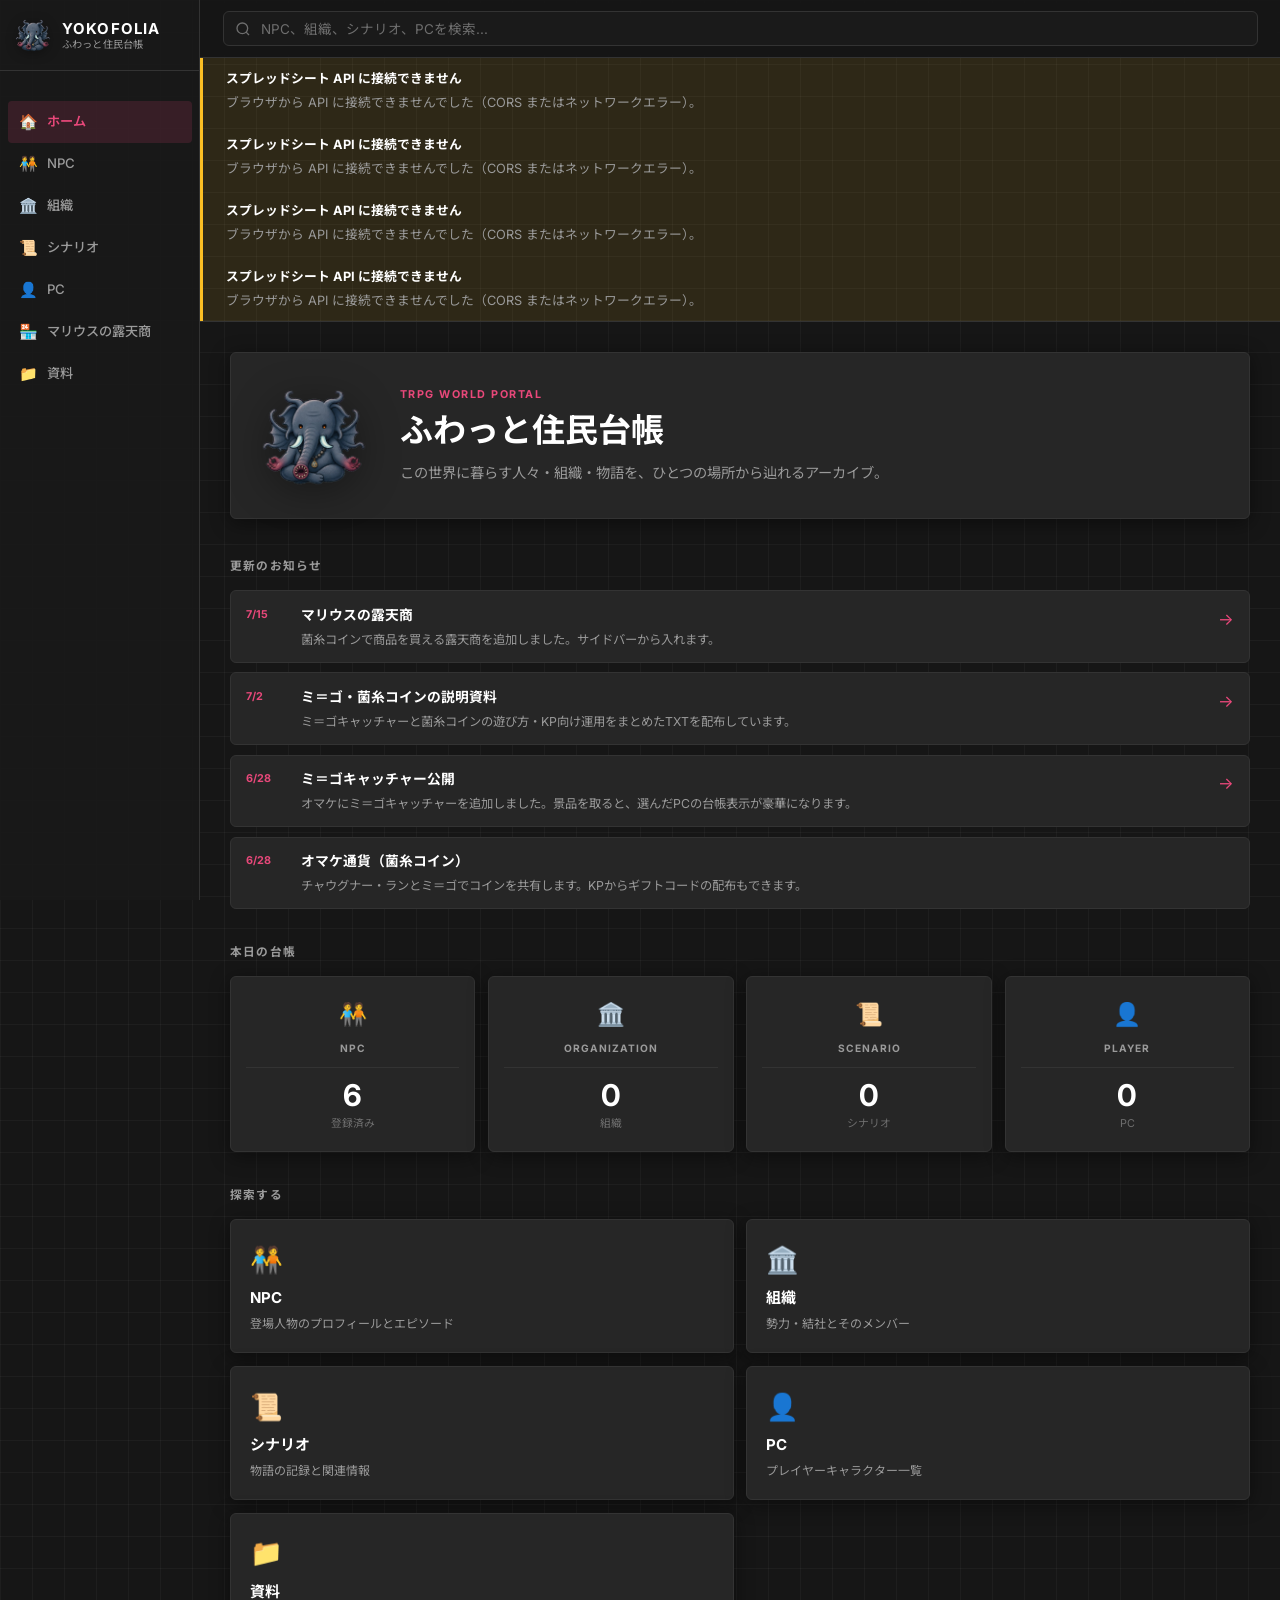
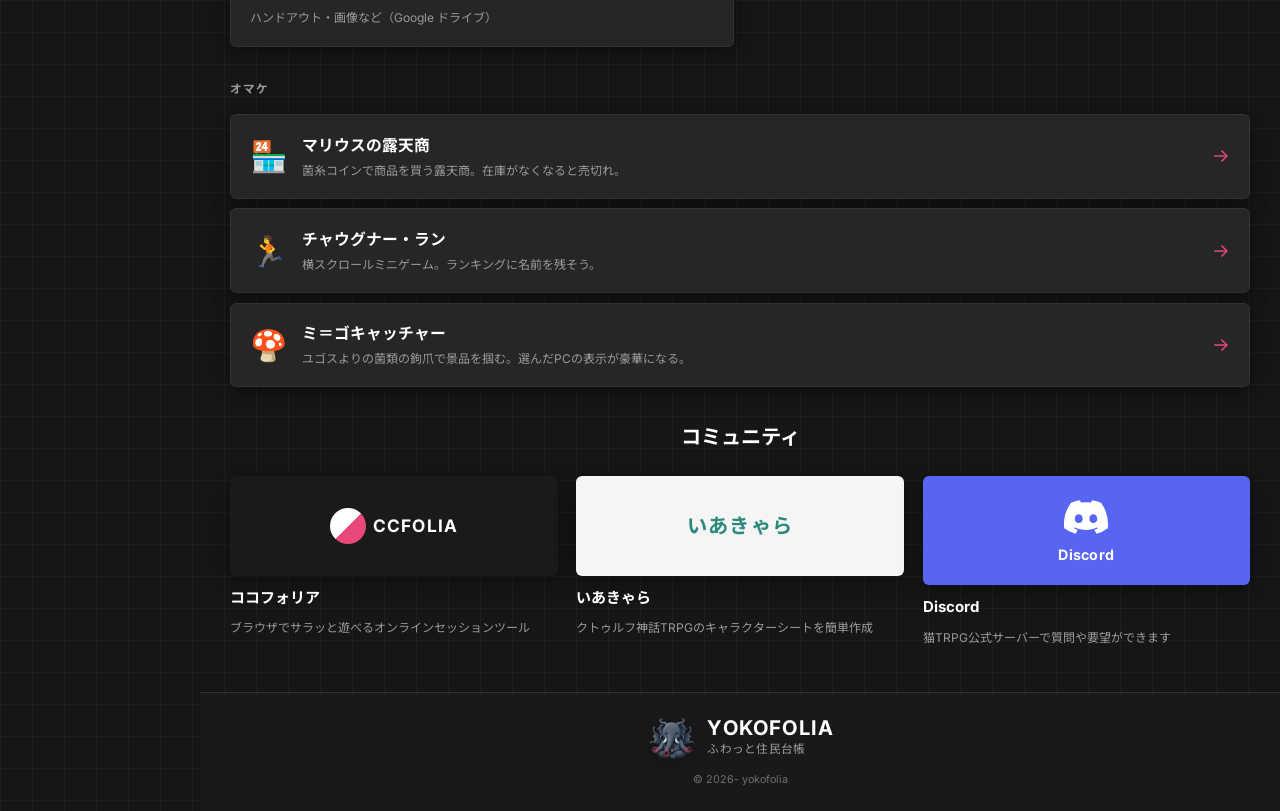
==== commit cf3ef610: "Add Marius shop with form products, KP stock control, and PL buy flow. Co-authored-by: Cursor <curso" ====
--- a/index.html
+++ b/index.html
@@ -9,7 +9,7 @@
   <link rel="icon" href="icons/icon-192.png" type="image/png" sizes="192x192">
   <link rel="apple-touch-icon" href="icons/apple-touch-icon.png">
   <link rel="manifest" href="site.webmanifest">
-  <link rel="stylesheet" href="style.css?v=20260708i">
+  <link rel="stylesheet" href="style.css?v=20260708m">
   <link rel="preconnect" href="https://fonts.googleapis.com">
   <link rel="preconnect" href="https://fonts.gstatic.com" crossorigin>
   <link href="https://fonts.googleapis.com/css2?family=Noto+Sans+JP:wght@400;500;600;700&family=Inter:wght@400;500;600;700&display=swap" rel="stylesheet">
@@ -39,6 +39,7 @@
         <li><a href="#organizations" class="nav-link" data-section="organizations"><span class="nav-icon">🏛️</span>組織</a></li>
         <li><a href="#scenarios" class="nav-link" data-section="scenarios"><span class="nav-icon">📜</span>シナリオ</a></li>
         <li><a href="#pcs" class="nav-link" data-section="pcs"><span class="nav-icon">👤</span>PC</a></li>
+        <li><a href="games/migo-shop.html" class="nav-link nav-link--external"><span class="nav-icon">🏪</span>マリウスの露天商</a></li>
         <li><a href="#files" class="nav-link" data-section="files"><span class="nav-icon">📁</span>資料</a></li>
       </ul>
     </nav>
@@ -89,8 +90,8 @@
   <script src="js/data/apps-script-provider.js?v=20260624e"></script>
   <script src="js/data/provider.js?v=20260624"></script>
   <script src="js/image-utils.js?v=20260628a"></script>
-  <script src="js/links.js?v=20260702"></script>
+  <script src="js/links.js?v=20260715a"></script>
   <script src="js/migo-cosmetics.js?v=20260708"></script>
-  <script src="script.js?v=20260708i"></script>
+  <script src="script.js?v=20260708m"></script>
 </body>
 </html>
--- a/style.css
+++ b/style.css
@@ -2084,6 +2084,33 @@
   align-items: end;
   padding-top: 0.5rem;
   border-top: 1px solid var(--border);
+}
+
+.kp-card--wide {
+  grid-column: 1 / -1;
+}
+
+.kp-shop-table .kp-shop-desc {
+  font-size: 0.72rem;
+  color: var(--text-muted, #b8a8a0);
+  margin-top: 0.2rem;
+  max-width: 18rem;
+}
+
+.kp-shop-stock-input {
+  width: 4.5rem;
+  padding: 0.25rem 0.35rem;
+  border-radius: 4px;
+  border: 1px solid rgba(140, 100, 80, 0.45);
+  background: rgba(0, 0, 0, 0.35);
+  color: inherit;
+  font: inherit;
+}
+
+.kp-shop-actions {
+  display: flex;
+  flex-wrap: wrap;
+  gap: 0.35rem;
 }
 
 .files-drive-page {
@@ -3659,11 +3686,13 @@
   width: 100%;
   max-width: 560px;
   margin: 0 auto 0.85rem;
+  position: relative;
 }
 
 .pc-complete-flank-frame {
   position: relative;
   flex-shrink: 0;
+  z-index: 1;
   padding: 0.4rem;
   border-radius: 6px;
   background:
@@ -3677,19 +3706,27 @@
 }
 
 .pc-complete-flank-frame--left {
-  border-color: rgba(185, 55, 80, 0.52);
+  border-color: rgba(70, 150, 110, 0.5);
+  background:
+    linear-gradient(145deg, rgba(8, 22, 16, 0.94), rgba(4, 12, 10, 0.98));
+  box-shadow:
+    0 0 22px rgba(40, 110, 80, 0.26),
+    inset 0 0 18px rgba(12, 35, 25, 0.3);
+  animation-name: pc-flank-frame-pulse-cthulhu;
   animation-delay: 0.2s;
+  margin-right: -0.5rem;
 }
 
 .pc-complete-flank-frame--right {
-  border-color: rgba(115, 95, 145, 0.48);
+  border-color: rgba(70, 150, 110, 0.5);
   background:
-    linear-gradient(145deg, rgba(18, 10, 28, 0.94), rgba(8, 5, 14, 0.98));
+    linear-gradient(145deg, rgba(8, 22, 16, 0.94), rgba(4, 12, 10, 0.98));
   box-shadow:
-    0 0 22px rgba(70, 40, 110, 0.28),
-    inset 0 0 18px rgba(30, 18, 45, 0.3);
-  animation-name: pc-flank-frame-pulse-right;
+    0 0 22px rgba(40, 110, 80, 0.26),
+    inset 0 0 18px rgba(12, 35, 25, 0.3);
+  animation-name: pc-flank-frame-pulse-cthulhu;
   animation-delay: 1.15s;
+  margin-left: -0.5rem;
 }
 
 .pc-complete-flank-frame::before,
@@ -3736,10 +3773,15 @@
   width: clamp(72px, 16vw, 104px);
   image-rendering: pixelated;
   image-rendering: crisp-edges;
-  filter: drop-shadow(0 0 12px rgba(120, 180, 140, 0.35));
-}
-
-.pc-complete-flank-frame--right .pc-complete-flank--pixel {
+  filter: drop-shadow(0 0 12px rgba(80, 160, 120, 0.35));
+}
+
+.pc-complete-flank--pixel.pc-complete-flank--left {
+  animation: pc-flank-float-mirror 4.6s ease-in-out infinite;
+  animation-delay: 0.15s;
+}
+
+.pc-complete-flank--pixel.pc-complete-flank--right {
   animation: pc-flank-float 4.6s ease-in-out infinite;
   animation-delay: 1.35s;
 }
@@ -3747,32 +3789,86 @@
 .pc-complete-portrait-frame {
   position: relative;
   flex-shrink: 0;
-  width: 240px;
-  height: 240px;
+  z-index: 2;
+  padding: 0.5rem;
   margin-bottom: 0;
-  padding: 0;
-  background: transparent;
-  border: none;
-  border-radius: 0;
-  box-shadow: none;
-  animation: pc-portrait-enter 0.8s cubic-bezier(0.22, 1, 0.36, 1) backwards;
+  border-radius: 4px;
+  background:
+    linear-gradient(145deg, rgba(28, 6, 14, 0.96), rgba(10, 3, 8, 0.98));
+  border: 2px solid rgba(196, 155, 72, 0.72);
+  box-shadow:
+    0 0 0 1px rgba(120, 90, 40, 0.4),
+    0 0 28px rgba(150, 100, 40, 0.22),
+    inset 0 0 22px rgba(40, 8, 20, 0.35);
+  animation: pc-frame-pulse 3.8s ease-in-out infinite, pc-portrait-enter 0.8s cubic-bezier(0.22, 1, 0.36, 1) backwards;
   overflow: visible;
 }
 
-.pc-complete-portrait-overlay {
+.pc-complete-portrait-wings {
   position: absolute;
-  inset: 0;
-  width: 100%;
-  height: 100%;
-  object-fit: contain;
+  inset: -12% -28%;
+  z-index: 0;
   pointer-events: none;
-  z-index: 3;
-  filter: drop-shadow(0 0 16px rgba(150, 35, 60, 0.28));
+}
+
+.pc-complete-portrait-wings::before,
+.pc-complete-portrait-wings::after {
+  content: '';
+  position: absolute;
+  top: 50%;
+  width: 108px;
+  height: 168px;
+  pointer-events: none;
+  z-index: 0;
+  opacity: 0.55;
+  filter: blur(0.3px);
+  box-shadow: 0 0 28px rgba(180, 40, 70, 0.35);
+}
+
+.pc-complete-portrait-wings::before {
+  left: 0;
+  transform: translateY(-50%) skewY(-12deg) rotate(-16deg);
+  background:
+    linear-gradient(135deg, rgba(220, 60, 90, 0.15), transparent 40%),
+    radial-gradient(ellipse 75% 58% at 78% 42%, rgba(210, 45, 80, 0.65), transparent 66%),
+    radial-gradient(ellipse 55% 42% at 58% 72%, rgba(130, 25, 95, 0.45), transparent 72%);
+  border-radius: 6% 74% 36% 66%;
+  animation: pc-wing-left 4.2s ease-in-out infinite;
+}
+
+.pc-complete-portrait-wings::after {
+  right: 0;
+  transform: translateY(-50%) skewY(12deg) rotate(16deg) scaleX(-1);
+  background:
+    linear-gradient(135deg, rgba(220, 60, 90, 0.15), transparent 40%),
+    radial-gradient(ellipse 75% 58% at 78% 42%, rgba(210, 45, 80, 0.65), transparent 66%),
+    radial-gradient(ellipse 55% 42% at 58% 72%, rgba(130, 25, 95, 0.45), transparent 72%);
+  border-radius: 6% 74% 36% 66%;
+  animation: pc-wing-right 4.2s ease-in-out infinite;
 }
 
 .pc-complete-portrait-frame::before,
 .pc-complete-portrait-frame::after {
-  display: none;
+  content: '';
+  position: absolute;
+  width: 16px;
+  height: 16px;
+  border-color: rgba(220, 180, 100, 0.62);
+  border-style: solid;
+  pointer-events: none;
+  z-index: 2;
+}
+
+.pc-complete-portrait-frame::before {
+  top: 5px;
+  left: 5px;
+  border-width: 2px 0 0 2px;
+}
+
+.pc-complete-portrait-frame::after {
+  bottom: 5px;
+  right: 5px;
+  border-width: 0 2px 2px 0;
 }
 
 .pc-complete-hero {
@@ -3797,61 +3893,28 @@
 }
 
 .pc-complete-portrait-wrap {
-  position: absolute;
-  top: 23%;
-  right: 11%;
-  bottom: 9%;
-  left: 11%;
+  position: relative;
   flex-shrink: 0;
-  isolation: isolate;
   z-index: 1;
-  overflow: hidden;
-  border-radius: 2px;
+  background: #0a0408;
 }
 
 .pc-complete-portrait-wrap::before,
 .pc-complete-portrait-wrap::after {
-  content: '';
-  position: absolute;
-  top: 50%;
-  width: 108px;
-  height: 168px;
-  pointer-events: none;
-  z-index: 0;
-  opacity: 0.72;
-  filter: blur(0.3px);
-  box-shadow: 0 0 28px rgba(180, 40, 70, 0.35);
-}
-
-.pc-complete-portrait-wrap::before {
-  right: 48%;
-  transform: translateY(-50%) skewY(-12deg) rotate(-16deg);
-  background:
-    linear-gradient(135deg, rgba(220, 60, 90, 0.15), transparent 40%),
-    radial-gradient(ellipse 75% 58% at 78% 42%, rgba(210, 45, 80, 0.65), transparent 66%),
-    radial-gradient(ellipse 55% 42% at 58% 72%, rgba(130, 25, 95, 0.45), transparent 72%);
-  border-radius: 6% 74% 36% 66%;
-  animation: pc-wing-left 4.2s ease-in-out infinite;
-}
-
-.pc-complete-portrait-wrap::after {
-  left: 48%;
-  transform: translateY(-50%) skewY(12deg) rotate(16deg) scaleX(-1);
-  background:
-    linear-gradient(135deg, rgba(220, 60, 90, 0.15), transparent 40%),
-    radial-gradient(ellipse 75% 58% at 78% 42%, rgba(210, 45, 80, 0.65), transparent 66%),
-    radial-gradient(ellipse 55% 42% at 58% 72%, rgba(130, 25, 95, 0.45), transparent 72%);
-  border-radius: 6% 74% 36% 66%;
-  animation: pc-wing-right 4.2s ease-in-out infinite;
+  display: none;
 }
 
 .entity-detail.pc-full-complete .pc-complete-portrait-wrap .detail-image {
   position: relative;
-  z-index: 1;
-  width: 100% !important;
-  height: 100% !important;
+  z-index: 2;
+  display: block;
+  width: 188px;
+  height: 188px;
   object-fit: cover;
-  box-shadow: none !important;
+  box-shadow:
+    0 0 0 2px rgba(196, 155, 72, 0.55),
+    0 0 0 4px rgba(90, 25, 45, 0.35),
+    0 0 32px rgba(150, 35, 65, 0.45) !important;
   animation: pc-portrait-glow 4s ease-in-out infinite;
 }
 
@@ -4213,12 +4276,18 @@
 
 @keyframes pc-frame-pulse {
   0%, 100% {
-    box-shadow: 0 0 28px rgba(120, 25, 50, 0.32), inset 0 0 20px rgba(60, 12, 30, 0.3);
-    border-color: rgba(170, 70, 90, 0.5);
+    box-shadow:
+      0 0 0 1px rgba(120, 90, 40, 0.35),
+      0 0 24px rgba(150, 100, 40, 0.2),
+      inset 0 0 20px rgba(40, 8, 20, 0.3);
+    border-color: rgba(196, 155, 72, 0.65);
   }
   50% {
-    box-shadow: 0 0 44px rgba(160, 35, 65, 0.48), inset 0 0 28px rgba(80, 15, 38, 0.38);
-    border-color: rgba(210, 90, 110, 0.68);
+    box-shadow:
+      0 0 0 1px rgba(160, 120, 55, 0.5),
+      0 0 36px rgba(180, 130, 50, 0.32),
+      inset 0 0 26px rgba(60, 12, 28, 0.36);
+    border-color: rgba(230, 190, 110, 0.82);
   }
 }
 
@@ -4261,6 +4330,24 @@
 @keyframes pc-flank-float {
   0%, 100% { transform: translateY(0) scale(1); opacity: 0.78; }
   50% { transform: translateY(-6px) scale(1.03); opacity: 0.95; }
+}
+
+@keyframes pc-flank-float-mirror {
+  0%, 100% { transform: scaleX(-1) translateY(0) scale(1); opacity: 0.78; }
+  50% { transform: scaleX(-1) translateY(-6px) scale(1.03); opacity: 0.95; }
+}
+
+@keyframes pc-flank-frame-pulse-cthulhu {
+  0%, 100% {
+    box-shadow:
+      0 0 18px rgba(40, 110, 80, 0.22),
+      inset 0 0 16px rgba(12, 35, 25, 0.26);
+  }
+  50% {
+    box-shadow:
+      0 0 26px rgba(55, 140, 100, 0.34),
+      inset 0 0 20px rgba(18, 45, 32, 0.34);
+  }
 }
 
 @keyframes pc-wing-left {
@@ -4372,16 +4459,24 @@
     width: 18%;
   }
 
-  .pc-complete-portrait-frame {
-    width: 200px;
-    height: 200px;
-  }
-
-  .pc-complete-portrait-wrap {
-    top: 22%;
-    right: 10%;
-    bottom: 8%;
-    left: 10%;
+  .pc-complete-portrait-wings::before,
+  .pc-complete-portrait-wings::after {
+    width: 80px;
+    height: 128px;
+    opacity: 0.45;
+  }
+
+  .pc-complete-flank-frame--left {
+    margin-right: -0.35rem;
+  }
+
+  .pc-complete-flank-frame--right {
+    margin-left: -0.35rem;
+  }
+
+  .entity-detail.pc-full-complete .pc-complete-portrait-wrap .detail-image {
+    width: 160px;
+    height: 160px;
   }
 
   .pc-complete-hero-visual {
@@ -4482,6 +4577,8 @@
   .cosmetic-comp-reward__emblem::after,
   .pc-complete-portrait-wrap::before,
   .pc-complete-portrait-wrap::after,
+  .pc-complete-portrait-wings::before,
+  .pc-complete-portrait-wings::after,
   .pc-complete-hero--stacked::before,
   .pc-cosme--frame-migo-wing::after,
   .pc-cosme--complete::after {
